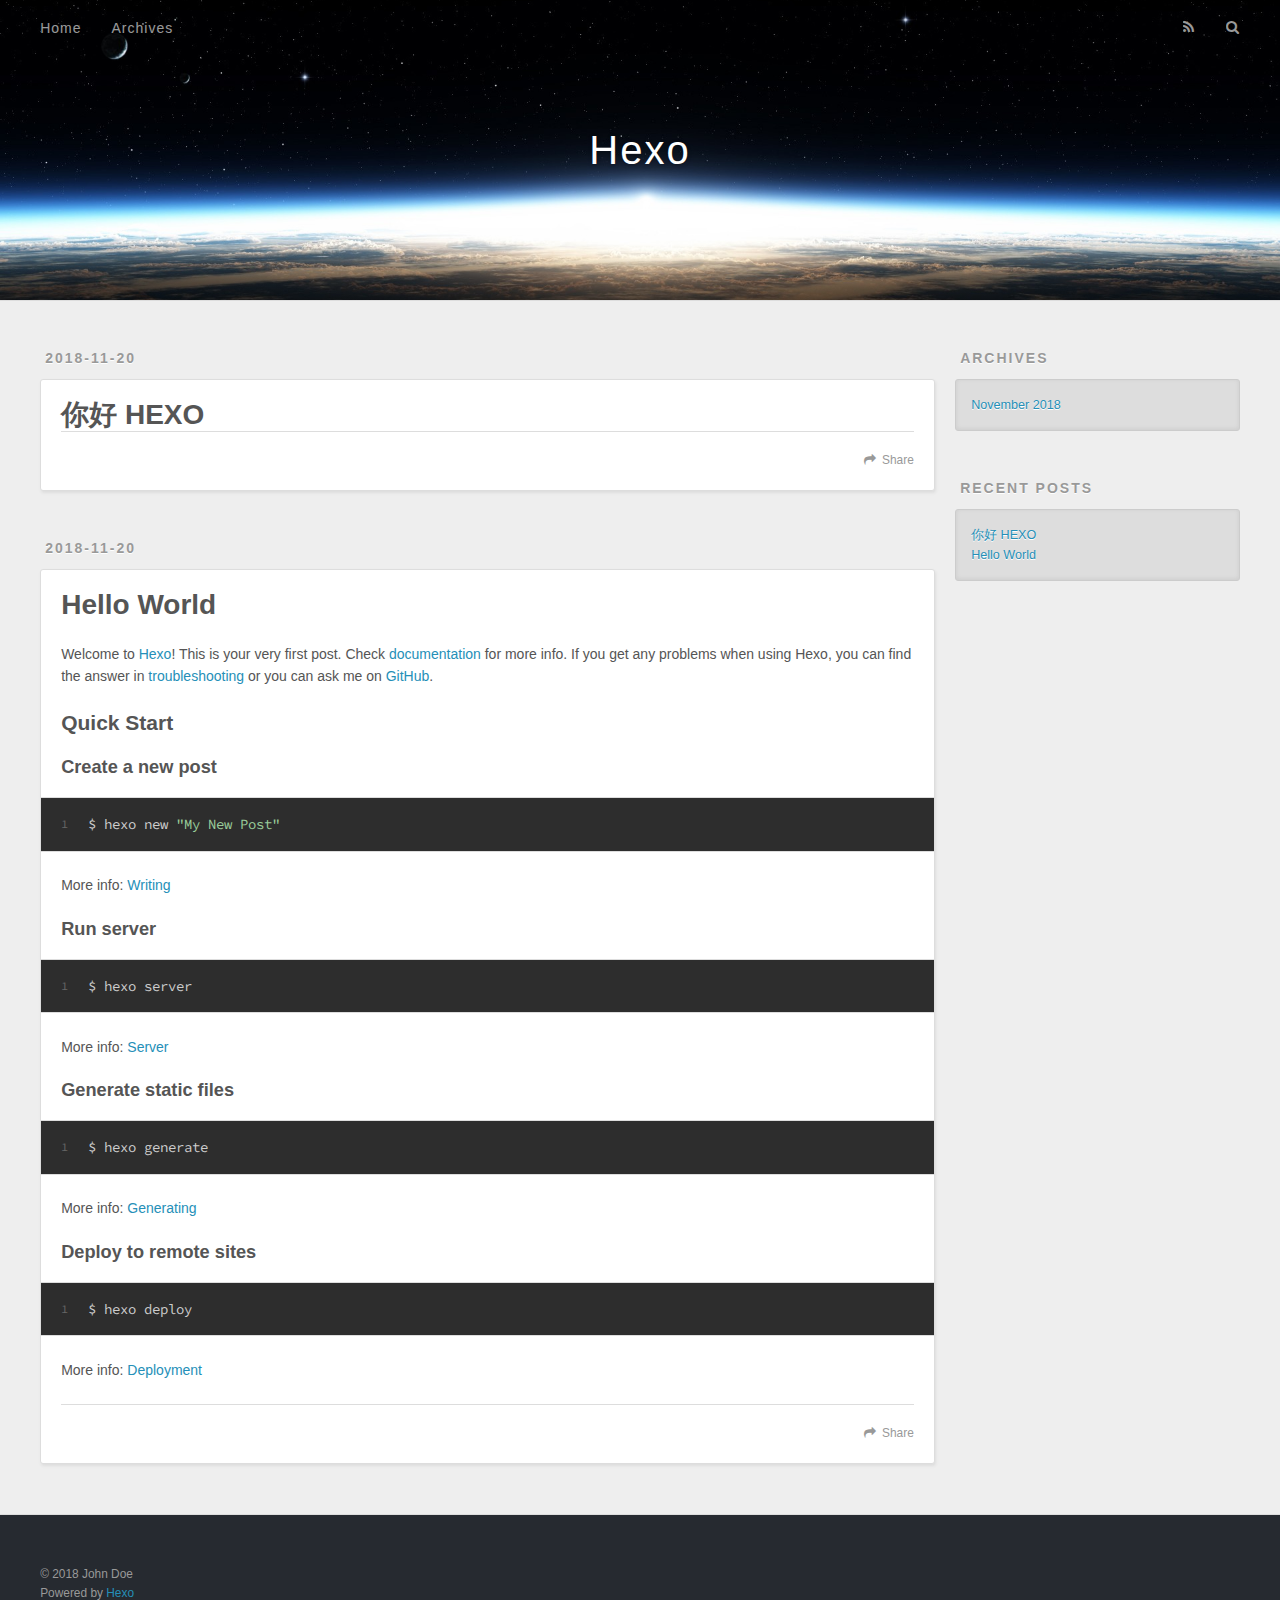
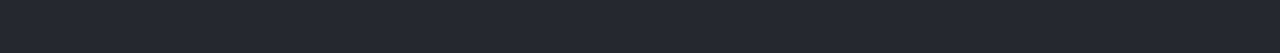
==== index.html @ 81e7db40 "Site updated: 2018-11-20 20:12:32" ====
<!DOCTYPE html>
<html>
<head><meta name="generator" content="Hexo 3.8.0">
  <meta charset="utf-8">
  

  
  <title>Hexo</title>
  <meta name="viewport" content="width=device-width, initial-scale=1, maximum-scale=1">
  <meta property="og:type" content="website">
<meta property="og:title" content="Hexo">
<meta property="og:url" content="http://yoursite.com/index.html">
<meta property="og:site_name" content="Hexo">
<meta property="og:locale" content="default">
<meta name="twitter:card" content="summary">
<meta name="twitter:title" content="Hexo">
  
    <link rel="alternate" href="/atom.xml" title="Hexo" type="application/atom+xml">
  
  
    <link rel="icon" href="/favicon.png">
  
  
    <link href="//fonts.googleapis.com/css?family=Source+Code+Pro" rel="stylesheet" type="text/css">
  
  <link rel="stylesheet" href="/css/style.css">
</head>
</html>
<body>
  <div id="container">
    <div id="wrap">
      <header id="header">
  <div id="banner"></div>
  <div id="header-outer" class="outer">
    <div id="header-title" class="inner">
      <h1 id="logo-wrap">
        <a href="/" id="logo">Hexo</a>
      </h1>
      
    </div>
    <div id="header-inner" class="inner">
      <nav id="main-nav">
        <a id="main-nav-toggle" class="nav-icon"></a>
        
          <a class="main-nav-link" href="/">Home</a>
        
          <a class="main-nav-link" href="/archives">Archives</a>
        
      </nav>
      <nav id="sub-nav">
        
          <a id="nav-rss-link" class="nav-icon" href="/atom.xml" title="RSS Feed"></a>
        
        <a id="nav-search-btn" class="nav-icon" title="Search"></a>
      </nav>
      <div id="search-form-wrap">
        <form action="//google.com/search" method="get" accept-charset="UTF-8" class="search-form"><input type="search" name="q" class="search-form-input" placeholder="Search"><button type="submit" class="search-form-submit">&#xF002;</button><input type="hidden" name="sitesearch" value="http://yoursite.com"></form>
      </div>
    </div>
  </div>
</header>
      <div class="outer">
        <section id="main">
  
    <article id="post-你好-HEXO" class="article article-type-post" itemscope="" itemprop="blogPost">
  <div class="article-meta">
    <a href="/2018/11/20/你好-HEXO/" class="article-date">
  <time datetime="2018-11-20T11:56:56.000Z" itemprop="datePublished">2018-11-20</time>
</a>
    
  </div>
  <div class="article-inner">
    
    
      <header class="article-header">
        
  
    <h1 itemprop="name">
      <a class="article-title" href="/2018/11/20/你好-HEXO/">你好 HEXO</a>
    </h1>
  

      </header>
    
    <div class="article-entry" itemprop="articleBody">
      
        
      
    </div>
    <footer class="article-footer">
      <a data-url="http://yoursite.com/2018/11/20/你好-HEXO/" data-id="cjopoyqsq0000nkgi3krufxee" class="article-share-link">Share</a>
      
      
    </footer>
  </div>
  
</article>


  
    <article id="post-hello-world" class="article article-type-post" itemscope="" itemprop="blogPost">
  <div class="article-meta">
    <a href="/2018/11/20/hello-world/" class="article-date">
  <time datetime="2018-11-20T10:36:31.587Z" itemprop="datePublished">2018-11-20</time>
</a>
    
  </div>
  <div class="article-inner">
    
    
      <header class="article-header">
        
  
    <h1 itemprop="name">
      <a class="article-title" href="/2018/11/20/hello-world/">Hello World</a>
    </h1>
  

      </header>
    
    <div class="article-entry" itemprop="articleBody">
      
        <p>Welcome to <a href="https://hexo.io/" target="_blank" rel="noopener">Hexo</a>! This is your very first post. Check <a href="https://hexo.io/docs/" target="_blank" rel="noopener">documentation</a> for more info. If you get any problems when using Hexo, you can find the answer in <a href="https://hexo.io/docs/troubleshooting.html" target="_blank" rel="noopener">troubleshooting</a> or you can ask me on <a href="https://github.com/hexojs/hexo/issues" target="_blank" rel="noopener">GitHub</a>.</p>
<h2 id="Quick-Start"><a href="#Quick-Start" class="headerlink" title="Quick Start"></a>Quick Start</h2><h3 id="Create-a-new-post"><a href="#Create-a-new-post" class="headerlink" title="Create a new post"></a>Create a new post</h3><figure class="highlight bash"><table><tr><td class="gutter"><pre><span class="line">1</span><br></pre></td><td class="code"><pre><span class="line">$ hexo new <span class="string">"My New Post"</span></span><br></pre></td></tr></table></figure>
<p>More info: <a href="https://hexo.io/docs/writing.html" target="_blank" rel="noopener">Writing</a></p>
<h3 id="Run-server"><a href="#Run-server" class="headerlink" title="Run server"></a>Run server</h3><figure class="highlight bash"><table><tr><td class="gutter"><pre><span class="line">1</span><br></pre></td><td class="code"><pre><span class="line">$ hexo server</span><br></pre></td></tr></table></figure>
<p>More info: <a href="https://hexo.io/docs/server.html" target="_blank" rel="noopener">Server</a></p>
<h3 id="Generate-static-files"><a href="#Generate-static-files" class="headerlink" title="Generate static files"></a>Generate static files</h3><figure class="highlight bash"><table><tr><td class="gutter"><pre><span class="line">1</span><br></pre></td><td class="code"><pre><span class="line">$ hexo generate</span><br></pre></td></tr></table></figure>
<p>More info: <a href="https://hexo.io/docs/generating.html" target="_blank" rel="noopener">Generating</a></p>
<h3 id="Deploy-to-remote-sites"><a href="#Deploy-to-remote-sites" class="headerlink" title="Deploy to remote sites"></a>Deploy to remote sites</h3><figure class="highlight bash"><table><tr><td class="gutter"><pre><span class="line">1</span><br></pre></td><td class="code"><pre><span class="line">$ hexo deploy</span><br></pre></td></tr></table></figure>
<p>More info: <a href="https://hexo.io/docs/deployment.html" target="_blank" rel="noopener">Deployment</a></p>

      
    </div>
    <footer class="article-footer">
      <a data-url="http://yoursite.com/2018/11/20/hello-world/" data-id="cjopoyqsv0001nkgihw29qwcy" class="article-share-link">Share</a>
      
      
    </footer>
  </div>
  
</article>


  


</section>
        
          <aside id="sidebar">
  
    

  
    

  
    
  
    
  <div class="widget-wrap">
    <h3 class="widget-title">Archives</h3>
    <div class="widget">
      <ul class="archive-list"><li class="archive-list-item"><a class="archive-list-link" href="/archives/2018/11/">November 2018</a></li></ul>
    </div>
  </div>


  
    
  <div class="widget-wrap">
    <h3 class="widget-title">Recent Posts</h3>
    <div class="widget">
      <ul>
        
          <li>
            <a href="/2018/11/20/你好-HEXO/">你好 HEXO</a>
          </li>
        
          <li>
            <a href="/2018/11/20/hello-world/">Hello World</a>
          </li>
        
      </ul>
    </div>
  </div>

  
</aside>
        
      </div>
      <footer id="footer">
  
  <div class="outer">
    <div id="footer-info" class="inner">
      &copy; 2018 John Doe<br>
      Powered by <a href="http://hexo.io/" target="_blank">Hexo</a>
    </div>
  </div>
</footer>
    </div>
    <nav id="mobile-nav">
  
    <a href="/" class="mobile-nav-link">Home</a>
  
    <a href="/archives" class="mobile-nav-link">Archives</a>
  
</nav>
    

<script src="//ajax.googleapis.com/ajax/libs/jquery/2.0.3/jquery.min.js"></script>


  <link rel="stylesheet" href="/fancybox/jquery.fancybox.css">
  <script src="/fancybox/jquery.fancybox.pack.js"></script>


<script src="/js/script.js"></script>



  </div>
</body>
</html>
---- css/style.css ----
body {
  width: 100%;
}
body:before,
body:after {
  content: "";
  display: table;
}
body:after {
  clear: both;
}
html,
body,
div,
span,
applet,
object,
iframe,
h1,
h2,
h3,
h4,
h5,
h6,
p,
blockquote,
pre,
a,
abbr,
acronym,
address,
big,
cite,
code,
del,
dfn,
em,
img,
ins,
kbd,
q,
s,
samp,
small,
strike,
strong,
sub,
sup,
tt,
var,
dl,
dt,
dd,
ol,
ul,
li,
fieldset,
form,
label,
legend,
table,
caption,
tbody,
tfoot,
thead,
tr,
th,
td {
  margin: 0;
  padding: 0;
  border: 0;
  outline: 0;
  font-weight: inherit;
  font-style: inherit;
  font-family: inherit;
  font-size: 100%;
  vertical-align: baseline;
}
body {
  line-height: 1;
  color: #000;
  background: #fff;
}
ol,
ul {
  list-style: none;
}
table {
  border-collapse: separate;
  border-spacing: 0;
  vertical-align: middle;
}
caption,
th,
td {
  text-align: left;
  font-weight: normal;
  vertical-align: middle;
}
a img {
  border: none;
}
input,
button {
  margin: 0;
  padding: 0;
}
input::-moz-focus-inner,
button::-moz-focus-inner {
  border: 0;
  padding: 0;
}
@font-face {
  font-family: FontAwesome;
  font-style: normal;
  font-weight: normal;
  src: url("fonts/fontawesome-webfont.eot?v=#4.0.3");
  src: url("fonts/fontawesome-webfont.eot?#iefix&v=#4.0.3") format("embedded-opentype"), url("fonts/fontawesome-webfont.woff?v=#4.0.3") format("woff"), url("fonts/fontawesome-webfont.ttf?v=#4.0.3") format("truetype"), url("fonts/fontawesome-webfont.svg#fontawesomeregular?v=#4.0.3") format("svg");
}
html,
body,
#container {
  height: 100%;
}
body {
  background: #eee;
  font: 14px -apple-system, BlinkMacSystemFont, "Segoe UI", "Roboto", "Oxygen", "Ubuntu", "Cantarell", "Fira Sans", "Droid Sans", "Helvetica Neue", sans-serif;
  -webkit-text-size-adjust: 100%;
}
.outer {
  max-width: 1220px;
  margin: 0 auto;
  padding: 0 20px;
}
.outer:before,
.outer:after {
  content: "";
  display: table;
}
.outer:after {
  clear: both;
}
.inner {
  display: inline;
  float: left;
  width: 98.33333333333333%;
  margin: 0 0.833333333333333%;
}
.left,
.alignleft {
  float: left;
}
.right,
.alignright {
  float: right;
}
.clear {
  clear: both;
}
#container {
  position: relative;
}
.mobile-nav-on {
  overflow: hidden;
}
#wrap {
  height: 100%;
  width: 100%;
  position: absolute;
  top: 0;
  left: 0;
  -webkit-transition: 0.2s ease-out;
  -moz-transition: 0.2s ease-out;
  -ms-transition: 0.2s ease-out;
  transition: 0.2s ease-out;
  z-index: 1;
  background: #eee;
}
.mobile-nav-on #wrap {
  left: 280px;
}
@media screen and (min-width: 768px) {
  #main {
    display: inline;
    float: left;
    width: 73.33333333333333%;
    margin: 0 0.833333333333333%;
  }
}
.article-date,
.article-category-link,
.archive-year,
.widget-title {
  text-decoration: none;
  text-transform: uppercase;
  letter-spacing: 2px;
  color: #999;
  margin-bottom: 1em;
  margin-left: 5px;
  line-height: 1em;
  text-shadow: 0 1px #fff;
  font-weight: bold;
}
.article-inner,
.archive-article-inner {
  background: #fff;
  -webkit-box-shadow: 1px 2px 3px #ddd;
  box-shadow: 1px 2px 3px #ddd;
  border: 1px solid #ddd;
  border-radius: 3px;
}
.article-entry h1,
.widget h1 {
  font-size: 2em;
}
.article-entry h2,
.widget h2 {
  font-size: 1.5em;
}
.article-entry h3,
.widget h3 {
  font-size: 1.3em;
}
.article-entry h4,
.widget h4 {
  font-size: 1.2em;
}
.article-entry h5,
.widget h5 {
  font-size: 1em;
}
.article-entry h6,
.widget h6 {
  font-size: 1em;
  color: #999;
}
.article-entry hr,
.widget hr {
  border: 1px dashed #ddd;
}
.article-entry strong,
.widget strong {
  font-weight: bold;
}
.article-entry em,
.widget em,
.article-entry cite,
.widget cite {
  font-style: italic;
}
.article-entry sup,
.widget sup,
.article-entry sub,
.widget sub {
  font-size: 0.75em;
  line-height: 0;
  position: relative;
  vertical-align: baseline;
}
.article-entry sup,
.widget sup {
  top: -0.5em;
}
.article-entry sub,
.widget sub {
  bottom: -0.2em;
}
.article-entry small,
.widget small {
  font-size: 0.85em;
}
.article-entry acronym,
.widget acronym,
.article-entry abbr,
.widget abbr {
  border-bottom: 1px dotted;
}
.article-entry ul,
.widget ul,
.article-entry ol,
.widget ol,
.article-entry dl,
.widget dl {
  margin: 0 20px;
  line-height: 1.6em;
}
.article-entry ul ul,
.widget ul ul,
.article-entry ol ul,
.widget ol ul,
.article-entry ul ol,
.widget ul ol,
.article-entry ol ol,
.widget ol ol {
  margin-top: 0;
  margin-bottom: 0;
}
.article-entry ul,
.widget ul {
  list-style: disc;
}
.article-entry ol,
.widget ol {
  list-style: decimal;
}
.article-entry dt,
.widget dt {
  font-weight: bold;
}
#header {
  height: 300px;
  position: relative;
  border-bottom: 1px solid #ddd;
}
#header:before,
#header:after {
  content: "";
  position: absolute;
  left: 0;
  right: 0;
  height: 40px;
}
#header:before {
  top: 0;
  background: -webkit-linear-gradient(rgba(0,0,0,0.2), transparent);
  background: -moz-linear-gradient(rgba(0,0,0,0.2), transparent);
  background: -ms-linear-gradient(rgba(0,0,0,0.2), transparent);
  background: linear-gradient(rgba(0,0,0,0.2), transparent);
}
#header:after {
  bottom: 0;
  background: -webkit-linear-gradient(transparent, rgba(0,0,0,0.2));
  background: -moz-linear-gradient(transparent, rgba(0,0,0,0.2));
  background: -ms-linear-gradient(transparent, rgba(0,0,0,0.2));
  background: linear-gradient(transparent, rgba(0,0,0,0.2));
}
#header-outer {
  height: 100%;
  position: relative;
}
#header-inner {
  position: relative;
  overflow: hidden;
}
#banner {
  position: absolute;
  top: 0;
  left: 0;
  width: 100%;
  height: 100%;
  background: url("images/banner.jpg") center #000;
  -webkit-background-size: cover;
  -moz-background-size: cover;
  background-size: cover;
  z-index: -1;
}
#header-title {
  text-align: center;
  height: 40px;
  position: absolute;
  top: 50%;
  left: 0;
  margin-top: -20px;
}
#logo,
#subtitle {
  text-decoration: none;
  color: #fff;
  font-weight: 300;
  text-shadow: 0 1px 4px rgba(0,0,0,0.3);
}
#logo {
  font-size: 40px;
  line-height: 40px;
  letter-spacing: 2px;
}
#subtitle {
  font-size: 16px;
  line-height: 16px;
  letter-spacing: 1px;
}
#subtitle-wrap {
  margin-top: 16px;
}
#main-nav {
  float: left;
  margin-left: -15px;
}
.nav-icon,
.main-nav-link {
  float: left;
  color: #fff;
  opacity: 0.6;
  text-decoration: none;
  text-shadow: 0 1px rgba(0,0,0,0.2);
  -webkit-transition: opacity 0.2s;
  -moz-transition: opacity 0.2s;
  -ms-transition: opacity 0.2s;
  transition: opacity 0.2s;
  display: block;
  padding: 20px 15px;
}
.nav-icon:hover,
.main-nav-link:hover {
  opacity: 1;
}
.nav-icon {
  font-family: FontAwesome;
  text-align: center;
  font-size: 14px;
  width: 14px;
  height: 14px;
  padding: 20px 15px;
  position: relative;
  cursor: pointer;
}
.main-nav-link {
  font-weight: 300;
  letter-spacing: 1px;
}
@media screen and (max-width: 479px) {
  .main-nav-link {
    display: none;
  }
}
#main-nav-toggle {
  display: none;
}
#main-nav-toggle:before {
  content: "\f0c9";
}
@media screen and (max-width: 479px) {
  #main-nav-toggle {
    display: block;
  }
}
#sub-nav {
  float: right;
  margin-right: -15px;
}
#nav-rss-link:before {
  content: "\f09e";
}
#nav-search-btn:before {
  content: "\f002";
}
#search-form-wrap {
  position: absolute;
  top: 15px;
  width: 150px;
  height: 30px;
  right: -150px;
  opacity: 0;
  -webkit-transition: 0.2s ease-out;
  -moz-transition: 0.2s ease-out;
  -ms-transition: 0.2s ease-out;
  transition: 0.2s ease-out;
}
#search-form-wrap.on {
  opacity: 1;
  right: 0;
}
@media screen and (max-width: 479px) {
  #search-form-wrap {
    width: 100%;
    right: -100%;
  }
}
.search-form {
  position: absolute;
  top: 0;
  left: 0;
  right: 0;
  background: #fff;
  padding: 5px 15px;
  border-radius: 15px;
  -webkit-box-shadow: 0 0 10px rgba(0,0,0,0.3);
  box-shadow: 0 0 10px rgba(0,0,0,0.3);
}
.search-form-input {
  border: none;
  background: none;
  color: #555;
  width: 100%;
  font: 13px -apple-system, BlinkMacSystemFont, "Segoe UI", "Roboto", "Oxygen", "Ubuntu", "Cantarell", "Fira Sans", "Droid Sans", "Helvetica Neue", sans-serif;
  outline: none;
}
.search-form-input::-webkit-search-results-decoration,
.search-form-input::-webkit-search-cancel-button {
  -webkit-appearance: none;
}
.search-form-submit {
  position: absolute;
  top: 50%;
  right: 10px;
  margin-top: -7px;
  font: 13px FontAwesome;
  border: none;
  background: none;
  color: #bbb;
  cursor: pointer;
}
.search-form-submit:hover,
.search-form-submit:focus {
  color: #777;
}
.article {
  margin: 50px 0;
}
.article-inner {
  overflow: hidden;
}
.article-meta:before,
.article-meta:after {
  content: "";
  display: table;
}
.article-meta:after {
  clear: both;
}
.article-date {
  float: left;
}
.article-category {
  float: left;
  line-height: 1em;
  color: #ccc;
  text-shadow: 0 1px #fff;
  margin-left: 8px;
}
.article-category:before {
  content: "\2022";
}
.article-category-link {
  margin: 0 12px 1em;
}
.article-header {
  padding: 20px 20px 0;
}
.article-title {
  text-decoration: none;
  font-size: 2em;
  font-weight: bold;
  color: #555;
  line-height: 1.1em;
  -webkit-transition: color 0.2s;
  -moz-transition: color 0.2s;
  -ms-transition: color 0.2s;
  transition: color 0.2s;
}
a.article-title:hover {
  color: #258fb8;
}
.article-entry {
  color: #555;
  padding: 0 20px;
}
.article-entry:before,
.article-entry:after {
  content: "";
  display: table;
}
.article-entry:after {
  clear: both;
}
.article-entry p,
.article-entry table {
  line-height: 1.6em;
  margin: 1.6em 0;
}
.article-entry h1,
.article-entry h2,
.article-entry h3,
.article-entry h4,
.article-entry h5,
.article-entry h6 {
  font-weight: bold;
}
.article-entry h1,
.article-entry h2,
.article-entry h3,
.article-entry h4,
.article-entry h5,
.article-entry h6 {
  line-height: 1.1em;
  margin: 1.1em 0;
}
.article-entry a {
  color: #258fb8;
  text-decoration: none;
}
.article-entry a:hover {
  text-decoration: underline;
}
.article-entry ul,
.article-entry ol,
.article-entry dl {
  margin-top: 1.6em;
  margin-bottom: 1.6em;
}
.article-entry img,
.article-entry video {
  max-width: 100%;
  height: auto;
  display: block;
  margin: auto;
}
.article-entry iframe {
  border: none;
}
.article-entry table {
  width: 100%;
  border-collapse: collapse;
  border-spacing: 0;
}
.article-entry th {
  font-weight: bold;
  border-bottom: 3px solid #ddd;
  padding-bottom: 0.5em;
}
.article-entry td {
  border-bottom: 1px solid #ddd;
  padding: 10px 0;
}
.article-entry blockquote {
  font-family: Georgia, "Times New Roman", serif;
  font-size: 1.4em;
  margin: 1.6em 20px;
  text-align: center;
}
.article-entry blockquote footer {
  font-size: 14px;
  margin: 1.6em 0;
  font-family: -apple-system, BlinkMacSystemFont, "Segoe UI", "Roboto", "Oxygen", "Ubuntu", "Cantarell", "Fira Sans", "Droid Sans", "Helvetica Neue", sans-serif;
}
.article-entry blockquote footer cite:before {
  content: "—";
  padding: 0 0.5em;
}
.article-entry .pullquote {
  text-align: left;
  width: 45%;
  margin: 0;
}
.article-entry .pullquote.left {
  margin-left: 0.5em;
  margin-right: 1em;
}
.article-entry .pullquote.right {
  margin-right: 0.5em;
  margin-left: 1em;
}
.article-entry .caption {
  color: #999;
  display: block;
  font-size: 0.9em;
  margin-top: 0.5em;
  position: relative;
  text-align: center;
}
.article-entry .video-container {
  position: relative;
  padding-top: 56.25%;
  height: 0;
  overflow: hidden;
}
.article-entry .video-container iframe,
.article-entry .video-container object,
.article-entry .video-container embed {
  position: absolute;
  top: 0;
  left: 0;
  width: 100%;
  height: 100%;
  margin-top: 0;
}
.article-more-link a {
  display: inline-block;
  line-height: 1em;
  padding: 6px 15px;
  border-radius: 15px;
  background: #eee;
  color: #999;
  text-shadow: 0 1px #fff;
  text-decoration: none;
}
.article-more-link a:hover {
  background: #258fb8;
  color: #fff;
  text-decoration: none;
  text-shadow: 0 1px #1e7293;
}
.article-footer {
  font-size: 0.85em;
  line-height: 1.6em;
  border-top: 1px solid #ddd;
  padding-top: 1.6em;
  margin: 0 20px 20px;
}
.article-footer:before,
.article-footer:after {
  content: "";
  display: table;
}
.article-footer:after {
  clear: both;
}
.article-footer a {
  color: #999;
  text-decoration: none;
}
.article-footer a:hover {
  color: #555;
}
.article-tag-list-item {
  float: left;
  margin-right: 10px;
}
.article-tag-list-link:before {
  content: "#";
}
.article-comment-link {
  float: right;
}
.article-comment-link:before {
  content: "\f075";
  font-family: FontAwesome;
  padding-right: 8px;
}
.article-share-link {
  cursor: pointer;
  float: right;
  margin-left: 20px;
}
.article-share-link:before {
  content: "\f064";
  font-family: FontAwesome;
  padding-right: 6px;
}
#article-nav {
  position: relative;
}
#article-nav:before,
#article-nav:after {
  content: "";
  display: table;
}
#article-nav:after {
  clear: both;
}
@media screen and (min-width: 768px) {
  #article-nav {
    margin: 50px 0;
  }
  #article-nav:before {
    width: 8px;
    height: 8px;
    position: absolute;
    top: 50%;
    left: 50%;
    margin-top: -4px;
    margin-left: -4px;
    content: "";
    border-radius: 50%;
    background: #ddd;
    -webkit-box-shadow: 0 1px 2px #fff;
    box-shadow: 0 1px 2px #fff;
  }
}
.article-nav-link-wrap {
  text-decoration: none;
  text-shadow: 0 1px #fff;
  color: #999;
  -webkit-box-sizing: border-box;
  -moz-box-sizing: border-box;
  box-sizing: border-box;
  margin-top: 50px;
  text-align: center;
  display: block;
}
.article-nav-link-wrap:hover {
  color: #555;
}
@media screen and (min-width: 768px) {
  .article-nav-link-wrap {
    width: 50%;
    margin-top: 0;
  }
}
@media screen and (min-width: 768px) {
  #article-nav-newer {
    float: left;
    text-align: right;
    padding-right: 20px;
  }
}
@media screen and (min-width: 768px) {
  #article-nav-older {
    float: right;
    text-align: left;
    padding-left: 20px;
  }
}
.article-nav-caption {
  text-transform: uppercase;
  letter-spacing: 2px;
  color: #ddd;
  line-height: 1em;
  font-weight: bold;
}
#article-nav-newer .article-nav-caption {
  margin-right: -2px;
}
.article-nav-title {
  font-size: 0.85em;
  line-height: 1.6em;
  margin-top: 0.5em;
}
.article-share-box {
  position: absolute;
  display: none;
  background: #fff;
  -webkit-box-shadow: 1px 2px 10px rgba(0,0,0,0.2);
  box-shadow: 1px 2px 10px rgba(0,0,0,0.2);
  border-radius: 3px;
  margin-left: -145px;
  overflow: hidden;
  z-index: 1;
}
.article-share-box.on {
  display: block;
}
.article-share-input {
  width: 100%;
  background: none;
  -webkit-box-sizing: border-box;
  -moz-box-sizing: border-box;
  box-sizing: border-box;
  font: 14px -apple-system, BlinkMacSystemFont, "Segoe UI", "Roboto", "Oxygen", "Ubuntu", "Cantarell", "Fira Sans", "Droid Sans", "Helvetica Neue", sans-serif;
  padding: 0 15px;
  color: #555;
  outline: none;
  border: 1px solid #ddd;
  border-radius: 3px 3px 0 0;
  height: 36px;
  line-height: 36px;
}
.article-share-links {
  background: #eee;
}
.article-share-links:before,
.article-share-links:after {
  content: "";
  display: table;
}
.article-share-links:after {
  clear: both;
}
.article-share-twitter,
.article-share-facebook,
.article-share-pinterest,
.article-share-google {
  width: 50px;
  height: 36px;
  display: block;
  float: left;
  position: relative;
  color: #999;
  text-shadow: 0 1px #fff;
}
.article-share-twitter:before,
.article-share-facebook:before,
.article-share-pinterest:before,
.article-share-google:before {
  font-size: 20px;
  font-family: FontAwesome;
  width: 20px;
  height: 20px;
  position: absolute;
  top: 50%;
  left: 50%;
  margin-top: -10px;
  margin-left: -10px;
  text-align: center;
}
.article-share-twitter:hover,
.article-share-facebook:hover,
.article-share-pinterest:hover,
.article-share-google:hover {
  color: #fff;
}
.article-share-twitter:before {
  content: "\f099";
}
.article-share-twitter:hover {
  background: #00aced;
  text-shadow: 0 1px #008abe;
}
.article-share-facebook:before {
  content: "\f09a";
}
.article-share-facebook:hover {
  background: #3b5998;
  text-shadow: 0 1px #2f477a;
}
.article-share-pinterest:before {
  content: "\f0d2";
}
.article-share-pinterest:hover {
  background: #cb2027;
  text-shadow: 0 1px #a21a1f;
}
.article-share-google:before {
  content: "\f0d5";
}
.article-share-google:hover {
  background: #dd4b39;
  text-shadow: 0 1px #be3221;
}
.article-gallery {
  background: #000;
  position: relative;
}
.article-gallery-photos {
  position: relative;
  overflow: hidden;
}
.article-gallery-img {
  display: none;
  max-width: 100%;
}
.article-gallery-img:first-child {
  display: block;
}
.article-gallery-img.loaded {
  position: absolute;
  display: block;
}
.article-gallery-img img {
  display: block;
  max-width: 100%;
  margin: 0 auto;
}
#comments {
  background: #fff;
  -webkit-box-shadow: 1px 2px 3px #ddd;
  box-shadow: 1px 2px 3px #ddd;
  padding: 20px;
  border: 1px solid #ddd;
  border-radius: 3px;
  margin: 50px 0;
}
#comments a {
  color: #258fb8;
}
.archives-wrap {
  margin: 50px 0;
}
.archives:before,
.archives:after {
  content: "";
  display: table;
}
.archives:after {
  clear: both;
}
.archive-year-wrap {
  margin-bottom: 1em;
}
.archives {
  -webkit-column-gap: 10px;
  -moz-column-gap: 10px;
  column-gap: 10px;
}
@media screen and (min-width: 480px) and (max-width: 767px) {
  .archives {
    -webkit-column-count: 2;
    -moz-column-count: 2;
    column-count: 2;
  }
}
@media screen and (min-width: 768px) {
  .archives {
    -webkit-column-count: 3;
    -moz-column-count: 3;
    column-count: 3;
  }
}
.archive-article {
  -webkit-column-break-inside: avoid;
  page-break-inside: avoid;
  overflow: hidden;
  break-inside: avoid-column;
}
.archive-article-inner {
  padding: 10px;
  margin-bottom: 15px;
}
.archive-article-title {
  text-decoration: none;
  font-weight: bold;
  color: #555;
  -webkit-transition: color 0.2s;
  -moz-transition: color 0.2s;
  -ms-transition: color 0.2s;
  transition: color 0.2s;
  line-height: 1.6em;
}
.archive-article-title:hover {
  color: #258fb8;
}
.archive-article-footer {
  margin-top: 1em;
}
.archive-article-date {
  color: #999;
  text-decoration: none;
  font-size: 0.85em;
  line-height: 1em;
  margin-bottom: 0.5em;
  display: block;
}
#page-nav {
  margin: 50px auto;
  background: #fff;
  -webkit-box-shadow: 1px 2px 3px #ddd;
  box-shadow: 1px 2px 3px #ddd;
  border: 1px solid #ddd;
  border-radius: 3px;
  text-align: center;
  color: #999;
  overflow: hidden;
}
#page-nav:before,
#page-nav:after {
  content: "";
  display: table;
}
#page-nav:after {
  clear: both;
}
#page-nav a,
#page-nav span {
  padding: 10px 20px;
  line-height: 1;
  height: 2ex;
}
#page-nav a {
  color: #999;
  text-decoration: none;
}
#page-nav a:hover {
  background: #999;
  color: #fff;
}
#page-nav .prev {
  float: left;
}
#page-nav .next {
  float: right;
}
#page-nav .page-number {
  display: inline-block;
}
@media screen and (max-width: 479px) {
  #page-nav .page-number {
    display: none;
  }
}
#page-nav .current {
  color: #555;
  font-weight: bold;
}
#page-nav .space {
  color: #ddd;
}
#footer {
  background: #262a30;
  padding: 50px 0;
  border-top: 1px solid #ddd;
  color: #999;
}
#footer a {
  color: #258fb8;
  text-decoration: none;
}
#footer a:hover {
  text-decoration: underline;
}
#footer-info {
  line-height: 1.6em;
  font-size: 0.85em;
}
.article-entry pre,
.article-entry .highlight {
  background: #2d2d2d;
  margin: 0 -20px;
  padding: 15px 20px;
  border-style: solid;
  border-color: #ddd;
  border-width: 1px 0;
  overflow: auto;
  color: #ccc;
  line-height: 22.400000000000002px;
}
.article-entry .highlight .gutter pre,
.article-entry .gist .gist-file .gist-data .line-numbers {
  color: #666;
  font-size: 0.85em;
}
.article-entry pre,
.article-entry code {
  font-family: "Source Code Pro", Consolas, Monaco, Menlo, Consolas, monospace;
}
.article-entry code {
  background: #eee;
  text-shadow: 0 1px #fff;
  padding: 0 0.3em;
}
.article-entry pre code {
  background: none;
  text-shadow: none;
  padding: 0;
}
.article-entry .highlight pre {
  border: none;
  margin: 0;
  padding: 0;
}
.article-entry .highlight table {
  margin: 0;
  width: auto;
}
.article-entry .highlight td {
  border: none;
  padding: 0;
}
.article-entry .highlight figcaption {
  font-size: 0.85em;
  color: #999;
  line-height: 1em;
  margin-bottom: 1em;
}
.article-entry .highlight figcaption:before,
.article-entry .highlight figcaption:after {
  content: "";
  display: table;
}
.article-entry .highlight figcaption:after {
  clear: both;
}
.article-entry .highlight figcaption a {
  float: right;
}
.article-entry .highlight .gutter pre {
  text-align: right;
  padding-right: 20px;
}
.article-entry .highlight .line {
  height: 22.400000000000002px;
}
.article-entry .highlight .line.marked {
  background: #515151;
}
.article-entry .gist {
  margin: 0 -20px;
  border-style: solid;
  border-color: #ddd;
  border-width: 1px 0;
  background: #2d2d2d;
  padding: 15px 20px 15px 0;
}
.article-entry .gist .gist-file {
  border: none;
  font-family: "Source Code Pro", Consolas, Monaco, Menlo, Consolas, monospace;
  margin: 0;
}
.article-entry .gist .gist-file .gist-data {
  background: none;
  border: none;
}
.article-entry .gist .gist-file .gist-data .line-numbers {
  background: none;
  border: none;
  padding: 0 20px 0 0;
}
.article-entry .gist .gist-file .gist-data .line-data {
  padding: 0 !important;
}
.article-entry .gist .gist-file .highlight {
  margin: 0;
  padding: 0;
  border: none;
}
.article-entry .gist .gist-file .gist-meta {
  background: #2d2d2d;
  color: #999;
  font: 0.85em -apple-system, BlinkMacSystemFont, "Segoe UI", "Roboto", "Oxygen", "Ubuntu", "Cantarell", "Fira Sans", "Droid Sans", "Helvetica Neue", sans-serif;
  text-shadow: 0 0;
  padding: 0;
  margin-top: 1em;
  margin-left: 20px;
}
.article-entry .gist .gist-file .gist-meta a {
  color: #258fb8;
  font-weight: normal;
}
.article-entry .gist .gist-file .gist-meta a:hover {
  text-decoration: underline;
}
pre .comment,
pre .title {
  color: #999;
}
pre .variable,
pre .attribute,
pre .tag,
pre .regexp,
pre .ruby .constant,
pre .xml .tag .title,
pre .xml .pi,
pre .xml .doctype,
pre .html .doctype,
pre .css .id,
pre .css .class,
pre .css .pseudo {
  color: #f2777a;
}
pre .number,
pre .preprocessor,
pre .built_in,
pre .literal,
pre .params,
pre .constant {
  color: #f99157;
}
pre .class,
pre .ruby .class .title,
pre .css .rules .attribute {
  color: #9c9;
}
pre .string,
pre .value,
pre .inheritance,
pre .header,
pre .ruby .symbol,
pre .xml .cdata {
  color: #9c9;
}
pre .css .hexcolor {
  color: #6cc;
}
pre .function,
pre .python .decorator,
pre .python .title,
pre .ruby .function .title,
pre .ruby .title .keyword,
pre .perl .sub,
pre .javascript .title,
pre .coffeescript .title {
  color: #69c;
}
pre .keyword,
pre .javascript .function {
  color: #c9c;
}
@media screen and (max-width: 479px) {
  #mobile-nav {
    position: absolute;
    top: 0;
    left: 0;
    width: 280px;
    height: 100%;
    background: #191919;
    border-right: 1px solid #fff;
  }
}
@media screen and (max-width: 479px) {
  .mobile-nav-link {
    display: block;
    color: #999;
    text-decoration: none;
    padding: 15px 20px;
    font-weight: bold;
  }
  .mobile-nav-link:hover {
    color: #fff;
  }
}
@media screen and (min-width: 768px) {
  #sidebar {
    display: inline;
    float: left;
    width: 23.333333333333332%;
    margin: 0 0.833333333333333%;
  }
}
.widget-wrap {
  margin: 50px 0;
}
.widget {
  color: #777;
  text-shadow: 0 1px #fff;
  background: #ddd;
  -webkit-box-shadow: 0 -1px 4px #ccc inset;
  box-shadow: 0 -1px 4px #ccc inset;
  border: 1px solid #ccc;
  padding: 15px;
  border-radius: 3px;
}
.widget a {
  color: #258fb8;
  text-decoration: none;
}
.widget a:hover {
  text-decoration: underline;
}
.widget ul ul,
.widget ol ul,
.widget dl ul,
.widget ul ol,
.widget ol ol,
.widget dl ol,
.widget ul dl,
.widget ol dl,
.widget dl dl {
  margin-left: 15px;
  list-style: disc;
}
.widget {
  line-height: 1.6em;
  word-wrap: break-word;
  font-size: 0.9em;
}
.widget ul,
.widget ol {
  list-style: none;
  margin: 0;
}
.widget ul ul,
.widget ol ul,
.widget ul ol,
.widget ol ol {
  margin: 0 20px;
}
.widget ul ul,
.widget ol ul {
  list-style: disc;
}
.widget ul ol,
.widget ol ol {
  list-style: decimal;
}
.category-list-count,
.tag-list-count,
.archive-list-count {
  padding-left: 5px;
  color: #999;
  font-size: 0.85em;
}
.category-list-count:before,
.tag-list-count:before,
.archive-list-count:before {
  content: "(";
}
.category-list-count:after,
.tag-list-count:after,
.archive-list-count:after {
  content: ")";
}
.tagcloud a {
  margin-right: 5px;
  display: inline-block;
}
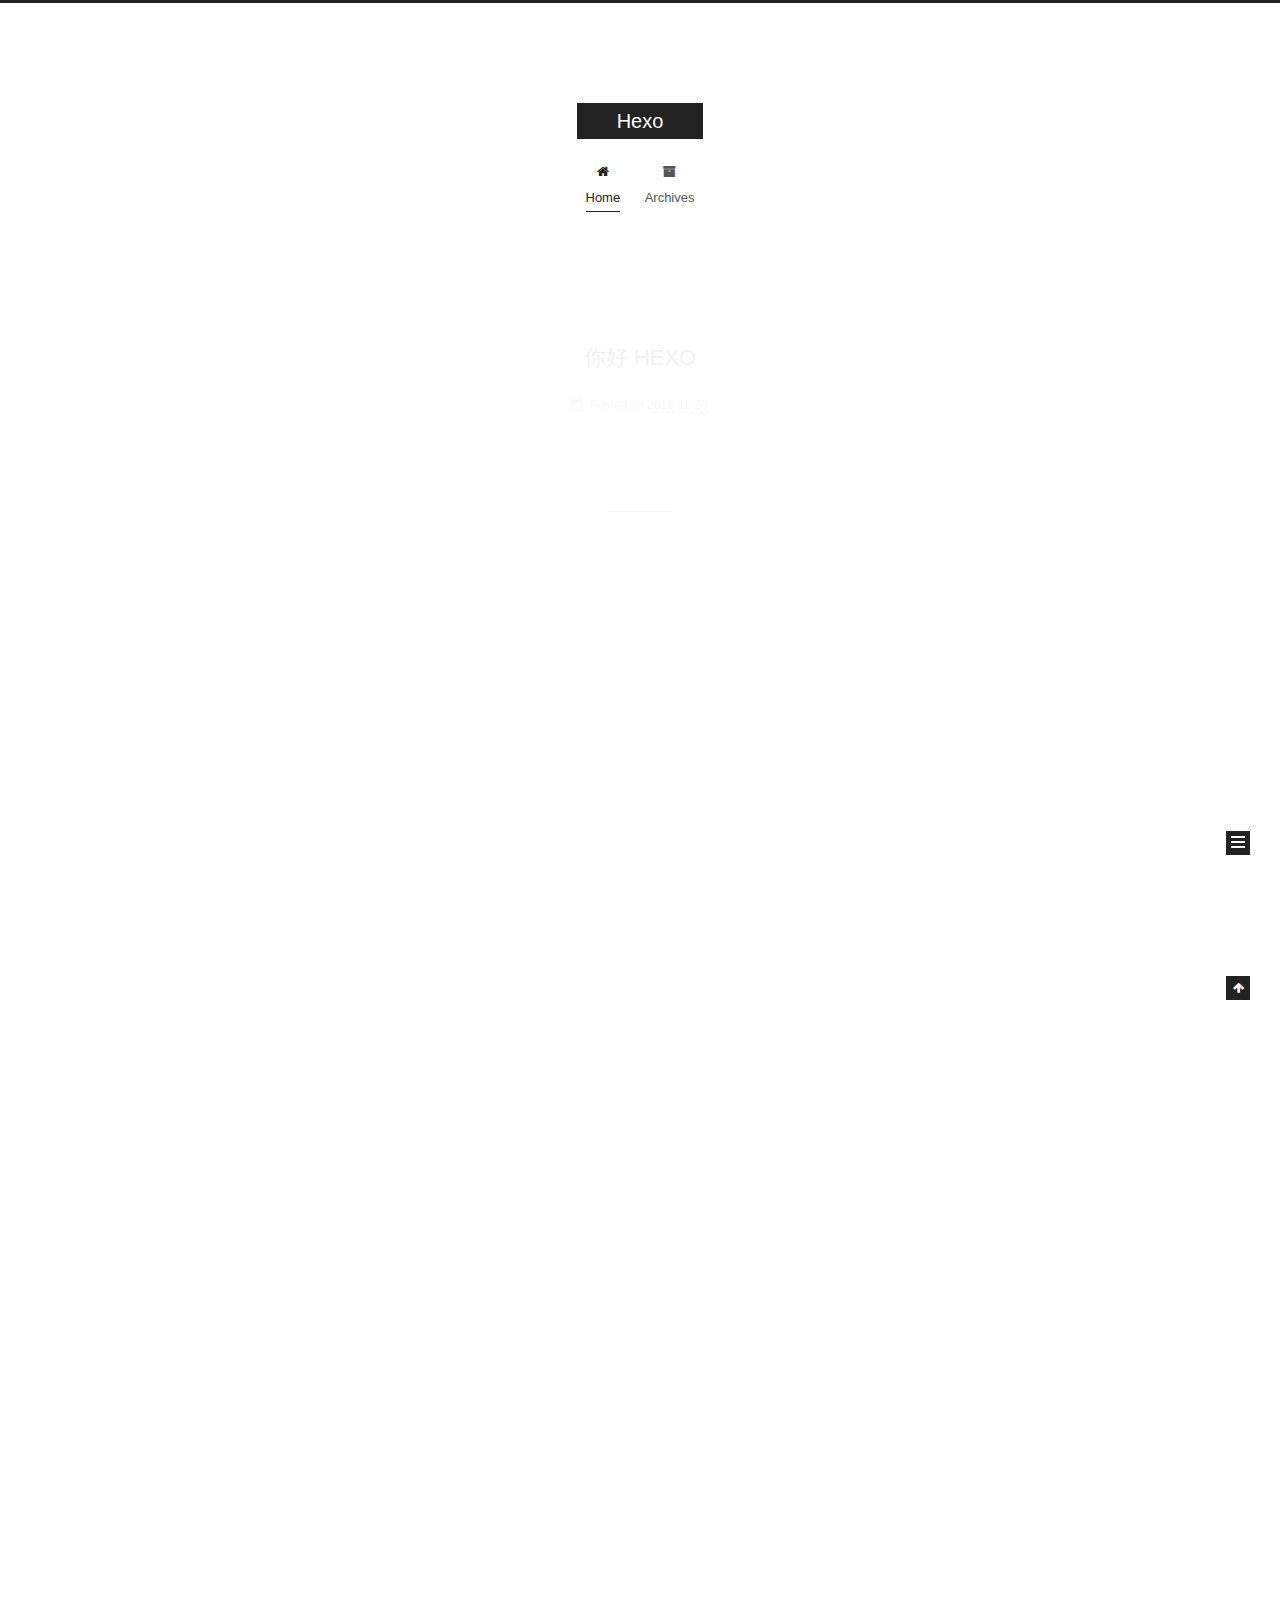
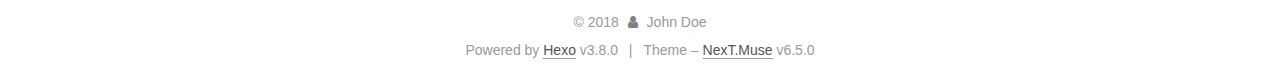
==== commit a7c10d02: "Site updated: 2018-11-20 21:57:32" ====
--- a/index.html
+++ b/index.html
@@ -1,12 +1,113 @@
 <!DOCTYPE html>
-<html>
+
+
+
+
+
+
+
+
+
+
+
+
+  
+
+
+<html class="theme-next muse use-motion" lang="">
 <head><meta name="generator" content="Hexo 3.8.0">
-  <meta charset="utf-8">
-  
-
-  
-  <title>Hexo</title>
-  <meta name="viewport" content="width=device-width, initial-scale=1, maximum-scale=1">
+  <meta charset="UTF-8">
+<meta http-equiv="X-UA-Compatible" content="IE=edge">
+<meta name="viewport" content="width=device-width, initial-scale=1, maximum-scale=2">
+<meta name="theme-color" content="#222">
+
+
+
+
+
+
+
+
+
+
+
+
+<meta http-equiv="Cache-Control" content="no-transform">
+<meta http-equiv="Cache-Control" content="no-siteapp">
+
+
+
+
+
+
+
+
+
+
+
+
+
+
+
+
+
+
+
+
+
+
+<link href="/lib/font-awesome/css/font-awesome.min.css?v=4.6.2" rel="stylesheet" type="text/css">
+
+<link href="/css/main.css?v=6.5.0" rel="stylesheet" type="text/css">
+
+
+  <link rel="apple-touch-icon" sizes="180x180" href="/images/apple-touch-icon-next.png?v=6.5.0">
+
+
+  <link rel="icon" type="image/png" sizes="32x32" href="/images/favicon-32x32-next.png?v=6.5.0">
+
+
+  <link rel="icon" type="image/png" sizes="16x16" href="/images/favicon-16x16-next.png?v=6.5.0">
+
+
+  <link rel="mask-icon" href="/images/logo.svg?v=6.5.0" color="#222">
+
+
+
+
+
+
+
+
+
+<script type="text/javascript" id="hexo.configurations">
+  var NexT = window.NexT || {};
+  var CONFIG = {
+    root: '/',
+    scheme: 'Muse',
+    version: '6.5.0',
+    sidebar: {"position":"left","display":"post","offset":12,"b2t":false,"scrollpercent":false,"onmobile":false},
+    fancybox: false,
+    fastclick: false,
+    lazyload: false,
+    tabs: true,
+    motion: {"enable":true,"async":false,"transition":{"post_block":"fadeIn","post_header":"slideDownIn","post_body":"slideDownIn","coll_header":"slideLeftIn","sidebar":"slideUpIn"}},
+    algolia: {
+      applicationID: '',
+      apiKey: '',
+      indexName: '',
+      hits: {"per_page":10},
+      labels: {"input_placeholder":"Search for Posts","hits_empty":"We didn't find any results for the search: ${query}","hits_stats":"${hits} results found in ${time} ms"}
+    }
+  };
+</script>
+
+
+  
+
+
+
+
   <meta property="og:type" content="website">
 <meta property="og:title" content="Hexo">
 <meta property="og:url" content="http://yoursite.com/index.html">
@@ -14,113 +115,407 @@
 <meta property="og:locale" content="default">
 <meta name="twitter:card" content="summary">
 <meta name="twitter:title" content="Hexo">
-  
-    <link rel="alternate" href="/atom.xml" title="Hexo" type="application/atom+xml">
-  
-  
-    <link rel="icon" href="/favicon.png">
-  
-  
-    <link href="//fonts.googleapis.com/css?family=Source+Code+Pro" rel="stylesheet" type="text/css">
-  
-  <link rel="stylesheet" href="/css/style.css">
+
+
+
+
+
+
+  <link rel="canonical" href="http://yoursite.com/">
+
+
+
+<script type="text/javascript" id="page.configurations">
+  CONFIG.page = {
+    sidebar: "",
+  };
+</script>
+
+  <title>Hexo</title>
+  
+
+
+
+
+
+
+
+
+
+
+
+  <noscript>
+  <style type="text/css">
+    .use-motion .motion-element,
+    .use-motion .brand,
+    .use-motion .menu-item,
+    .sidebar-inner,
+    .use-motion .post-block,
+    .use-motion .pagination,
+    .use-motion .comments,
+    .use-motion .post-header,
+    .use-motion .post-body,
+    .use-motion .collection-title { opacity: initial; }
+
+    .use-motion .logo,
+    .use-motion .site-title,
+    .use-motion .site-subtitle {
+      opacity: initial;
+      top: initial;
+    }
+
+    .use-motion {
+      .logo-line-before i { left: initial; }
+      .logo-line-after i { right: initial; }
+    }
+  </style>
+</noscript>
+
 </head>
-</html>
-<body>
-  <div id="container">
-    <div id="wrap">
-      <header id="header">
-  <div id="banner"></div>
-  <div id="header-outer" class="outer">
-    <div id="header-title" class="inner">
-      <h1 id="logo-wrap">
-        <a href="/" id="logo">Hexo</a>
-      </h1>
-      
+
+<body itemscope="" itemtype="http://schema.org/WebPage" lang="default">
+
+  
+  
+    
+  
+
+  <div class="container sidebar-position-left 
+  page-home">
+    <div class="headband"></div>
+
+    <header id="header" class="header" itemscope="" itemtype="http://schema.org/WPHeader">
+      <div class="header-inner"><div class="site-brand-wrapper">
+  <div class="site-meta ">
+    
+
+    <div class="custom-logo-site-title">
+      <a href="/" class="brand" rel="start">
+        <span class="logo-line-before"><i></i></span>
+        <span class="site-title">Hexo</span>
+        <span class="logo-line-after"><i></i></span>
+      </a>
     </div>
-    <div id="header-inner" class="inner">
-      <nav id="main-nav">
-        <a id="main-nav-toggle" class="nav-icon"></a>
-        
-          <a class="main-nav-link" href="/">Home</a>
-        
-          <a class="main-nav-link" href="/archives">Archives</a>
-        
-      </nav>
-      <nav id="sub-nav">
-        
-          <a id="nav-rss-link" class="nav-icon" href="/atom.xml" title="RSS Feed"></a>
-        
-        <a id="nav-search-btn" class="nav-icon" title="Search"></a>
-      </nav>
-      <div id="search-form-wrap">
-        <form action="//google.com/search" method="get" accept-charset="UTF-8" class="search-form"><input type="search" name="q" class="search-form-input" placeholder="Search"><button type="submit" class="search-form-submit">&#xF002;</button><input type="hidden" name="sitesearch" value="http://yoursite.com"></form>
-      </div>
+    
+  </div>
+
+  <div class="site-nav-toggle">
+    <button aria-label="Toggle navigation bar">
+      <span class="btn-bar"></span>
+      <span class="btn-bar"></span>
+      <span class="btn-bar"></span>
+    </button>
+  </div>
+</div>
+
+
+
+<nav class="site-nav">
+  
+    <ul id="menu" class="menu">
+      
+        
+        
+        
+          
+          <li class="menu-item menu-item-home menu-item-active">
+
+    
+    
+    
+      
+    
+
+    
+
+    <a href="/" rel="section"><i class="menu-item-icon fa fa-fw fa-home"></i> <br>Home</a>
+
+  </li>
+        
+        
+        
+          
+          <li class="menu-item menu-item-archives">
+
+    
+    
+    
+      
+    
+
+    
+
+    <a href="/archives/" rel="section"><i class="menu-item-icon fa fa-fw fa-archive"></i> <br>Archives</a>
+
+  </li>
+
+      
+      
+    </ul>
+  
+
+  
+    
+
+  
+
+  
+</nav>
+
+
+
+  
+
+
+
+</div>
+    </header>
+
+    
+
+
+    <main id="main" class="main">
+      <div class="main-inner">
+        <div class="content-wrap">
+          
+          <div id="content" class="content">
+            
+  <section id="posts" class="posts-expand">
+    
+      
+
+  
+
+  
+  
+  
+
+  
+
+  <article class="post post-type-normal" itemscope="" itemtype="http://schema.org/Article">
+  
+  
+  
+  <div class="post-block">
+    <link itemprop="mainEntityOfPage" href="http://yoursite.com/2018/11/20/你好-HEXO/">
+
+    <span hidden itemprop="author" itemscope="" itemtype="http://schema.org/Person">
+      <meta itemprop="name" content="John Doe">
+      <meta itemprop="description" content="">
+      <meta itemprop="image" content="/images/avatar.gif">
+    </span>
+
+    <span hidden itemprop="publisher" itemscope="" itemtype="http://schema.org/Organization">
+      <meta itemprop="name" content="Hexo">
+    </span>
+
+    
+      <header class="post-header">
+
+        
+        
+          <h1 class="post-title" itemprop="name headline">
+                
+                
+                <a href="/2018/11/20/你好-HEXO/" class="post-title-link" itemprop="http://yoursite.com/index.html">你好 HEXO</a>
+              
+            
+          </h1>
+        
+
+        <div class="post-meta">
+          <span class="post-time">
+
+            
+            
+            
+
+            
+              <span class="post-meta-item-icon">
+                <i class="fa fa-calendar-o"></i>
+              </span>
+              
+                <span class="post-meta-item-text">Posted on</span>
+              
+
+              
+                
+              
+
+              <time title="Created: 2018-11-20 19:56:56" itemprop="dateCreated datePublished" datetime="2018-11-20T19:56:56+08:00">2018-11-20</time>
+            
+
+            
+          </span>
+
+          
+
+          
+            
+          
+
+          
+          
+
+          
+
+          
+
+          
+
+        </div>
+      </header>
+    
+
+    
+    
+    
+    <div class="post-body" itemprop="articleBody">
+
+      
+      
+
+      
+        
+          
+            
+          
+        
+      
     </div>
-  </div>
-</header>
-      <div class="outer">
-        <section id="main">
-  
-    <article id="post-你好-HEXO" class="article article-type-post" itemscope="" itemprop="blogPost">
-  <div class="article-meta">
-    <a href="/2018/11/20/你好-HEXO/" class="article-date">
-  <time datetime="2018-11-20T11:56:56.000Z" itemprop="datePublished">2018-11-20</time>
-</a>
-    
-  </div>
-  <div class="article-inner">
-    
-    
-      <header class="article-header">
-        
-  
-    <h1 itemprop="name">
-      <a class="article-title" href="/2018/11/20/你好-HEXO/">你好 HEXO</a>
-    </h1>
-  
-
-      </header>
-    
-    <div class="article-entry" itemprop="articleBody">
-      
-        
-      
-    </div>
-    <footer class="article-footer">
-      <a data-url="http://yoursite.com/2018/11/20/你好-HEXO/" data-id="cjopoyqsq0000nkgi3krufxee" class="article-share-link">Share</a>
-      
+
+    
+
+    
+    
+    
+
+    
+
+    
+       
+    
+    
+
+    
+
+    <footer class="post-footer">
+      
+
+      
+
+      
+
+      
+      
+        <div class="post-eof"></div>
       
     </footer>
   </div>
   
-</article>
-
-
-  
-    <article id="post-hello-world" class="article article-type-post" itemscope="" itemprop="blogPost">
-  <div class="article-meta">
-    <a href="/2018/11/20/hello-world/" class="article-date">
-  <time datetime="2018-11-20T10:36:31.587Z" itemprop="datePublished">2018-11-20</time>
-</a>
-    
-  </div>
-  <div class="article-inner">
-    
-    
-      <header class="article-header">
-        
-  
-    <h1 itemprop="name">
-      <a class="article-title" href="/2018/11/20/hello-world/">Hello World</a>
-    </h1>
-  
-
+  
+  
+  </article>
+
+
+    
+      
+
+  
+
+  
+  
+  
+
+  
+
+  <article class="post post-type-normal" itemscope="" itemtype="http://schema.org/Article">
+  
+  
+  
+  <div class="post-block">
+    <link itemprop="mainEntityOfPage" href="http://yoursite.com/2018/11/20/hello-world/">
+
+    <span hidden itemprop="author" itemscope="" itemtype="http://schema.org/Person">
+      <meta itemprop="name" content="John Doe">
+      <meta itemprop="description" content="">
+      <meta itemprop="image" content="/images/avatar.gif">
+    </span>
+
+    <span hidden itemprop="publisher" itemscope="" itemtype="http://schema.org/Organization">
+      <meta itemprop="name" content="Hexo">
+    </span>
+
+    
+      <header class="post-header">
+
+        
+        
+          <h1 class="post-title" itemprop="name headline">
+                
+                
+                <a href="/2018/11/20/hello-world/" class="post-title-link" itemprop="http://yoursite.com/index.html">Hello World</a>
+              
+            
+          </h1>
+        
+
+        <div class="post-meta">
+          <span class="post-time">
+
+            
+            
+            
+
+            
+              <span class="post-meta-item-icon">
+                <i class="fa fa-calendar-o"></i>
+              </span>
+              
+                <span class="post-meta-item-text">Posted on</span>
+              
+
+              
+                
+              
+
+              <time title="Created: 2018-11-20 18:36:31" itemprop="dateCreated datePublished" datetime="2018-11-20T18:36:31+08:00">2018-11-20</time>
+            
+
+            
+          </span>
+
+          
+
+          
+            
+          
+
+          
+          
+
+          
+
+          
+
+          
+
+        </div>
       </header>
     
-    <div class="article-entry" itemprop="articleBody">
-      
-        <p>Welcome to <a href="https://hexo.io/" target="_blank" rel="noopener">Hexo</a>! This is your very first post. Check <a href="https://hexo.io/docs/" target="_blank" rel="noopener">documentation</a> for more info. If you get any problems when using Hexo, you can find the answer in <a href="https://hexo.io/docs/troubleshooting.html" target="_blank" rel="noopener">troubleshooting</a> or you can ask me on <a href="https://github.com/hexojs/hexo/issues" target="_blank" rel="noopener">GitHub</a>.</p>
+
+    
+    
+    
+    <div class="post-body" itemprop="articleBody">
+
+      
+      
+
+      
+        
+          
+            <p>Welcome to <a href="https://hexo.io/" target="_blank" rel="noopener">Hexo</a>! This is your very first post. Check <a href="https://hexo.io/docs/" target="_blank" rel="noopener">documentation</a> for more info. If you get any problems when using Hexo, you can find the answer in <a href="https://hexo.io/docs/troubleshooting.html" target="_blank" rel="noopener">troubleshooting</a> or you can ask me on <a href="https://github.com/hexojs/hexo/issues" target="_blank" rel="noopener">GitHub</a>.</p>
 <h2 id="Quick-Start"><a href="#Quick-Start" class="headerlink" title="Quick Start"></a>Quick Start</h2><h3 id="Create-a-new-post"><a href="#Create-a-new-post" class="headerlink" title="Create a new post"></a>Create a new post</h3><figure class="highlight bash"><table><tr><td class="gutter"><pre><span class="line">1</span><br></pre></td><td class="code"><pre><span class="line">$ hexo new <span class="string">"My New Post"</span></span><br></pre></td></tr></table></figure>
 <p>More info: <a href="https://hexo.io/docs/writing.html" target="_blank" rel="noopener">Writing</a></p>
 <h3 id="Run-server"><a href="#Run-server" class="headerlink" title="Run server"></a>Run server</h3><figure class="highlight bash"><table><tr><td class="gutter"><pre><span class="line">1</span><br></pre></td><td class="code"><pre><span class="line">$ hexo server</span><br></pre></td></tr></table></figure>
@@ -130,95 +525,299 @@
 <h3 id="Deploy-to-remote-sites"><a href="#Deploy-to-remote-sites" class="headerlink" title="Deploy to remote sites"></a>Deploy to remote sites</h3><figure class="highlight bash"><table><tr><td class="gutter"><pre><span class="line">1</span><br></pre></td><td class="code"><pre><span class="line">$ hexo deploy</span><br></pre></td></tr></table></figure>
 <p>More info: <a href="https://hexo.io/docs/deployment.html" target="_blank" rel="noopener">Deployment</a></p>
 
+          
+        
       
     </div>
-    <footer class="article-footer">
-      <a data-url="http://yoursite.com/2018/11/20/hello-world/" data-id="cjopoyqsv0001nkgihw29qwcy" class="article-share-link">Share</a>
-      
+
+    
+
+    
+    
+    
+
+    
+
+    
+       
+    
+    
+
+    
+
+    <footer class="post-footer">
+      
+
+      
+
+      
+
+      
+      
+        <div class="post-eof"></div>
       
     </footer>
   </div>
   
-</article>
-
-
-  
-
-
-</section>
-        
-          <aside id="sidebar">
-  
-    
-
-  
-    
-
-  
-    
-  
-    
-  <div class="widget-wrap">
-    <h3 class="widget-title">Archives</h3>
-    <div class="widget">
-      <ul class="archive-list"><li class="archive-list-item"><a class="archive-list-link" href="/archives/2018/11/">November 2018</a></li></ul>
+  
+  
+  </article>
+
+
+    
+  </section>
+
+  
+
+
+          </div>
+          
+
+        </div>
+        
+          
+  
+  <div class="sidebar-toggle">
+    <div class="sidebar-toggle-line-wrap">
+      <span class="sidebar-toggle-line sidebar-toggle-line-first"></span>
+      <span class="sidebar-toggle-line sidebar-toggle-line-middle"></span>
+      <span class="sidebar-toggle-line sidebar-toggle-line-last"></span>
     </div>
   </div>
 
-
-  
-    
-  <div class="widget-wrap">
-    <h3 class="widget-title">Recent Posts</h3>
-    <div class="widget">
-      <ul>
-        
-          <li>
-            <a href="/2018/11/20/你好-HEXO/">你好 HEXO</a>
-          </li>
-        
-          <li>
-            <a href="/2018/11/20/hello-world/">Hello World</a>
-          </li>
-        
-      </ul>
+  <aside id="sidebar" class="sidebar">
+    
+    <div class="sidebar-inner">
+
+      
+
+      
+
+      <section class="site-overview-wrap sidebar-panel sidebar-panel-active">
+        <div class="site-overview">
+          <div class="site-author motion-element" itemprop="author" itemscope="" itemtype="http://schema.org/Person">
+            
+              <p class="site-author-name" itemprop="name">John Doe</p>
+              <p class="site-description motion-element" itemprop="description"></p>
+          </div>
+
+          
+            <nav class="site-state motion-element">
+              
+                <div class="site-state-item site-state-posts">
+                
+                  <a href="/archives/">
+                
+                    <span class="site-state-item-count">2</span>
+                    <span class="site-state-item-name">posts</span>
+                  </a>
+                </div>
+              
+
+              
+
+              
+            </nav>
+          
+
+          
+
+          
+
+          
+
+          
+          
+
+          
+            
+          
+          
+
+        </div>
+      </section>
+
+      
+
+      
+
     </div>
+  </aside>
+
+
+        
+      </div>
+    </main>
+
+    <footer id="footer" class="footer">
+      <div class="footer-inner">
+        <div class="copyright">&copy; <span itemprop="copyrightYear">2018</span>
+  <span class="with-love" id="animate">
+    <i class="fa fa-user"></i>
+  </span>
+  <span class="author" itemprop="copyrightHolder">John Doe</span>
+
+  
+
+  
+</div>
+
+
+  <div class="powered-by">Powered by <a href="https://hexo.io" class="theme-link" rel="noopener" target="_blank">Hexo</a> v3.8.0</div>
+
+
+
+  <span class="post-meta-divider">|</span>
+
+
+
+  <div class="theme-info">Theme – <a href="https://theme-next.org" class="theme-link" rel="noopener" target="_blank">NexT.Muse</a> v6.5.0</div>
+
+
+
+
+        
+
+
+
+
+
+
+
+
+        
+      </div>
+    </footer>
+
+    
+      <div class="back-to-top">
+        <i class="fa fa-arrow-up"></i>
+        
+      </div>
+    
+
+    
+	
+    
+
+    
   </div>
 
   
-</aside>
-        
-      </div>
-      <footer id="footer">
-  
-  <div class="outer">
-    <div id="footer-info" class="inner">
-      &copy; 2018 John Doe<br>
-      Powered by <a href="http://hexo.io/" target="_blank">Hexo</a>
-    </div>
-  </div>
-</footer>
-    </div>
-    <nav id="mobile-nav">
-  
-    <a href="/" class="mobile-nav-link">Home</a>
-  
-    <a href="/archives" class="mobile-nav-link">Archives</a>
-  
-</nav>
-    
-
-<script src="//ajax.googleapis.com/ajax/libs/jquery/2.0.3/jquery.min.js"></script>
-
-
-  <link rel="stylesheet" href="/fancybox/jquery.fancybox.css">
-  <script src="/fancybox/jquery.fancybox.pack.js"></script>
-
-
-<script src="/js/script.js"></script>
-
-
-
-  </div>
+
+<script type="text/javascript">
+  if (Object.prototype.toString.call(window.Promise) !== '[object Function]') {
+    window.Promise = null;
+  }
+</script>
+
+
+
+
+
+
+
+
+
+
+
+
+
+
+
+
+
+
+
+
+
+
+
+
+
+
+  
+  
+    <script type="text/javascript" src="/lib/jquery/index.js?v=2.1.3"></script>
+  
+
+  
+  
+    <script type="text/javascript" src="/lib/velocity/velocity.min.js?v=1.2.1"></script>
+  
+
+  
+  
+    <script type="text/javascript" src="/lib/velocity/velocity.ui.min.js?v=1.2.1"></script>
+  
+
+
+  
+
+
+  <script type="text/javascript" src="/js/src/utils.js?v=6.5.0"></script>
+
+  <script type="text/javascript" src="/js/src/motion.js?v=6.5.0"></script>
+
+
+
+  
+  
+
+  
+
+  
+
+
+  <script type="text/javascript" src="/js/src/bootstrap.js?v=6.5.0"></script>
+
+
+
+  
+
+
+
+  
+
+
+
+
+
+
+
+
+
+
+  
+
+
+
+
+
+  
+
+  
+
+  
+
+  
+
+  
+
+  
+  
+
+  
+
+  
+
+  
+
+  
+
+  
+
+  
+
 </body>
-</html>+</html>
--- a/css/main.css
+++ b/css/main.css
@@ -0,0 +1,2623 @@
+/* normalize.css v3.0.2 | MIT License | git.io/normalize */
+html {
+  font-family: sans-serif; /* 1 */
+  -ms-text-size-adjust: 100%; /* 2 */
+  -webkit-text-size-adjust: 100%; /* 2 */
+}
+body {
+  margin: 0;
+}
+article,
+aside,
+details,
+figcaption,
+figure,
+footer,
+header,
+hgroup,
+main,
+menu,
+nav,
+section,
+summary {
+  display: block;
+}
+audio,
+canvas,
+progress,
+video {
+  display: inline-block; /* 1 */
+  vertical-align: baseline; /* 2 */
+}
+audio:not([controls]) {
+  display: none;
+  height: 0;
+}
+[hidden],
+template {
+  display: none;
+}
+a {
+  background-color: transparent;
+}
+a:active,
+a:hover {
+  outline: 0;
+}
+abbr[title] {
+  border-bottom: 1px dotted;
+}
+b,
+strong {
+  font-weight: bold;
+}
+dfn {
+  font-style: italic;
+}
+h1 {
+  font-size: 2em;
+  margin: 0.67em 0;
+}
+mark {
+  background: #ff0;
+  color: #000;
+}
+small {
+  font-size: 80%;
+}
+sub,
+sup {
+  font-size: 75%;
+  line-height: 0;
+  position: relative;
+  vertical-align: baseline;
+}
+sup {
+  top: -0.5em;
+}
+sub {
+  bottom: -0.25em;
+}
+img {
+  border: 0;
+}
+svg:not(:root) {
+  overflow: hidden;
+}
+figure {
+  margin: 1em 40px;
+}
+hr {
+  -moz-box-sizing: content-box;
+  box-sizing: content-box;
+  height: 0;
+}
+pre {
+  overflow: auto;
+}
+code,
+kbd,
+pre,
+samp {
+  font-family: monospace, monospace;
+  font-size: 1em;
+}
+button,
+input,
+optgroup,
+select,
+textarea {
+  color: inherit; /* 1 */
+  font: inherit; /* 2 */
+  margin: 0; /* 3 */
+}
+button {
+  overflow: visible;
+}
+button,
+select {
+  text-transform: none;
+}
+button,
+html input[type="button"],
+input[type="reset"],
+input[type="submit"] {
+  -webkit-appearance: button; /* 2 */
+  cursor: pointer; /* 3 */
+}
+button[disabled],
+html input[disabled] {
+  cursor: default;
+}
+button::-moz-focus-inner,
+input::-moz-focus-inner {
+  border: 0;
+  padding: 0;
+}
+input {
+  line-height: normal;
+}
+input[type="checkbox"],
+input[type="radio"] {
+  box-sizing: border-box; /* 1 */
+  padding: 0; /* 2 */
+}
+input[type="number"]::-webkit-inner-spin-button,
+input[type="number"]::-webkit-outer-spin-button {
+  height: auto;
+}
+input[type="search"] {
+  -webkit-appearance: textfield; /* 1 */
+  -moz-box-sizing: content-box;
+  -webkit-box-sizing: content-box; /* 2 */
+  box-sizing: content-box;
+}
+input[type="search"]::-webkit-search-cancel-button,
+input[type="search"]::-webkit-search-decoration {
+  -webkit-appearance: none;
+}
+fieldset {
+  border: 1px solid #c0c0c0;
+  margin: 0 2px;
+  padding: 0.35em 0.625em 0.75em;
+}
+legend {
+  border: 0; /* 1 */
+  padding: 0; /* 2 */
+}
+textarea {
+  overflow: auto;
+}
+optgroup {
+  font-weight: bold;
+}
+table {
+  border-collapse: collapse;
+  border-spacing: 0;
+}
+td,
+th {
+  padding: 0;
+}
+::selection {
+  background: #262a30;
+  color: #fff;
+}
+body {
+  position: relative;
+  font-family: 'Lato', "PingFang SC", "Microsoft YaHei", sans-serif;
+  font-size: 14px;
+  line-height: 2;
+  color: #555;
+  background: #fff;
+}
+@media (max-width: 767px) {
+  body {
+    padding-right: 0 !important;
+  }
+}
+@media (min-width: 768px) and (max-width: 991px) {
+  body {
+    padding-right: 0 !important;
+  }
+}
+@media (min-width: 1200px) {
+  body {
+    font-size: 16px;
+  }
+}
+h1,
+h2,
+h3,
+h4,
+h5,
+h6 {
+  margin: 0;
+  padding: 0;
+  font-weight: bold;
+  line-height: 1.5;
+  font-family: 'Lato', "PingFang SC", "Microsoft YaHei", sans-serif;
+}
+h1,
+h2,
+h3,
+h4,
+h5,
+h6 {
+  margin: 20px 0 15px;
+}
+h1 {
+  font-size: 22px;
+}
+@media (max-width: 767px) {
+  h1 {
+    font-size: 18px;
+  }
+}
+h2 {
+  font-size: 20px;
+}
+@media (max-width: 767px) {
+  h2 {
+    font-size: 16px;
+  }
+}
+h3 {
+  font-size: 18px;
+}
+@media (max-width: 767px) {
+  h3 {
+    font-size: 14px;
+  }
+}
+h4 {
+  font-size: 16px;
+}
+@media (max-width: 767px) {
+  h4 {
+    font-size: 12px;
+  }
+}
+h5 {
+  font-size: 14px;
+}
+@media (max-width: 767px) {
+  h5 {
+    font-size: 10px;
+  }
+}
+h6 {
+  font-size: 12px;
+}
+@media (max-width: 767px) {
+  h6 {
+    font-size: 8px;
+  }
+}
+p {
+  margin: 0 0 20px 0;
+}
+a,
+span.exturl {
+  overflow-wrap: break-word;
+  word-wrap: break-word;
+  background-color: transparent;
+  color: #555;
+  text-decoration: none;
+  outline: none;
+  border-bottom: 1px solid #999;
+  cursor: pointer;
+}
+a:hover,
+span.exturl:hover {
+  color: #222;
+  border-bottom-color: #222;
+}
+blockquote {
+  margin: 0;
+  padding: 0;
+}
+img {
+  display: block;
+  margin: auto;
+  max-width: 100%;
+  height: auto;
+}
+hr {
+  margin: 40px 0;
+  height: 3px;
+  border: none;
+  background-color: #ddd;
+  background-image: repeating-linear-gradient(-45deg, #fff, #fff 4px, transparent 4px, transparent 8px);
+}
+blockquote {
+  padding: 0 15px;
+  color: #666;
+  border-left: 4px solid #ddd;
+}
+blockquote cite::before {
+  content: "-";
+  padding: 0 5px;
+}
+dt {
+  font-weight: 700;
+}
+dd {
+  margin: 0;
+  padding: 0;
+}
+kbd {
+  border: 1px solid #ccc;
+  border-radius: 0.2em;
+  box-shadow: 0.1em 0.1em 0.2em rgba(0,0,0,0.1);
+  background-color: #f9f9f9;
+  font-family: inherit;
+  background-image: -webkit-linear-gradient(top, #eee, #fff, #eee);
+  padding: 0.1em 0.3em;
+  white-space: nowrap;
+}
+.text-left {
+  text-align: left;
+}
+.text-center {
+  text-align: center;
+}
+.text-right {
+  text-align: right;
+}
+.text-justify {
+  text-align: justify;
+}
+.text-nowrap {
+  white-space: nowrap;
+}
+.text-lowercase {
+  text-transform: lowercase;
+}
+.text-uppercase {
+  text-transform: uppercase;
+}
+.text-capitalize {
+  text-transform: capitalize;
+}
+.center-block {
+  display: block;
+  margin-left: auto;
+  margin-right: auto;
+}
+.clearfix:before,
+.clearfix:after {
+  content: " ";
+  display: table;
+}
+.clearfix:after {
+  clear: both;
+}
+.pullquote {
+  width: 45%;
+}
+.pullquote.left {
+  float: left;
+  margin-left: 5px;
+  margin-right: 10px;
+}
+.pullquote.right {
+  float: right;
+  margin-left: 10px;
+  margin-right: 5px;
+}
+.affix.affix.affix {
+  position: fixed;
+}
+.translation {
+  margin-top: -20px;
+  font-size: 14px;
+  color: #999;
+}
+.scrollbar-measure {
+  width: 100px;
+  height: 100px;
+  overflow: scroll;
+  position: absolute;
+  top: -9999px;
+}
+.use-motion .motion-element {
+  opacity: 0;
+}
+table {
+  margin: 20px 0;
+  width: 100%;
+  border-collapse: collapse;
+  border-spacing: 0;
+  border: 1px solid #ddd;
+  font-size: 14px;
+  word-break: break-all;
+}
+table>tbody>tr:nth-of-type(odd) {
+  background-color: #f9f9f9;
+}
+table>tbody>tr:hover {
+  background-color: #f5f5f5;
+}
+caption,
+th,
+td {
+  padding: 8px;
+  text-align: left;
+  vertical-align: middle;
+  font-weight: normal;
+}
+th,
+td {
+  border-bottom: 3px solid #ddd;
+  border-right: 1px solid #eee;
+}
+th {
+  padding-bottom: 10px;
+  font-weight: 700;
+}
+td {
+  border-bottom-width: 1px;
+}
+html,
+body {
+  height: 100%;
+}
+.container {
+  position: relative;
+  min-height: 100%;
+}
+.header-inner {
+  margin: 0 auto;
+  padding: 100px 0 70px;
+  width: 700px;
+}
+@media (min-width: 1200px) {
+  .container .header-inner {
+    width: 800px;
+  }
+}
+@media (min-width: 1600px) {
+  .container .header-inner {
+    width: 900px;
+  }
+}
+.main {
+  padding-bottom: 150px;
+}
+.main-inner {
+  margin: 0 auto;
+  width: 700px;
+}
+@media (min-width: 1200px) {
+  .container .main-inner {
+    width: 800px;
+  }
+}
+@media (min-width: 1600px) {
+  .container .main-inner {
+    width: 900px;
+  }
+}
+.footer {
+  position: absolute;
+  left: 0;
+  bottom: 0;
+  width: 100%;
+  min-height: 50px;
+}
+.footer-inner {
+  box-sizing: border-box;
+  margin: 20px auto;
+  width: 700px;
+}
+@media (min-width: 1200px) {
+  .container .footer-inner {
+    width: 800px;
+  }
+}
+@media (min-width: 1600px) {
+  .container .footer-inner {
+    width: 900px;
+  }
+}
+pre,
+.highlight {
+  overflow: auto;
+  margin: 20px 0;
+  padding: 0;
+  font-size: 14px;
+  color: #4d4d4c;
+  background: #f7f7f7;
+  line-height: 1.6;
+}
+pre,
+code {
+  font-family: consolas, Menlo, "PingFang SC", "Microsoft YaHei", monospace;
+}
+code {
+  overflow-wrap: break-word;
+  word-wrap: break-word;
+  padding: 2px 4px;
+  color: #555;
+  background: #eee;
+  border-radius: 3px;
+  font-size: 14px;
+}
+pre {
+  padding: 10px;
+}
+pre code {
+  padding: 0;
+  color: #4d4d4c;
+  background: none;
+  text-shadow: none;
+}
+.highlight {
+  border-radius: 1px;
+}
+.highlight pre {
+  border: none;
+  margin: 0;
+  padding: 10px 0;
+}
+.highlight table {
+  margin: 0;
+  width: auto;
+  border: none;
+}
+.highlight td {
+  border: none;
+  padding: 0;
+}
+.highlight figcaption {
+  font-size: 1em;
+  color: #4d4d4c;
+  line-height: 1em;
+  margin-bottom: 1em;
+  margin: 0em;
+  padding: 0.5em;
+  background: #eee;
+  border-bottom: 1px solid #e9e9e9;
+}
+.highlight figcaption:before,
+.highlight figcaption:after {
+  content: " ";
+  display: table;
+}
+.highlight figcaption:after {
+  clear: both;
+}
+.highlight figcaption a {
+  float: right;
+  color: #4d4d4c;
+}
+.highlight figcaption a:hover {
+  border-bottom-color: #4d4d4c;
+}
+.highlight .gutter pre {
+  padding-left: 10px;
+  padding-right: 10px;
+  color: #869194;
+  text-align: right;
+  background-color: #eff2f3;
+}
+.highlight .code pre {
+  width: 100%;
+  padding-left: 10px;
+  padding-right: 10px;
+  background-color: #f7f7f7;
+}
+.highlight .line {
+  height: 20px;
+}
+.gutter {
+  -webkit-user-select: none;
+  -moz-user-select: none;
+  -ms-user-select: none;
+  user-select: none;
+}
+.gist table {
+  width: auto;
+}
+.gist table td {
+  border: none;
+}
+pre .deletion {
+  background: #fdd;
+}
+pre .addition {
+  background: #dfd;
+}
+pre .meta {
+  color: #8959a8;
+}
+pre .comment {
+  color: #8e908c;
+}
+pre .variable,
+pre .attribute,
+pre .tag,
+pre .regexp,
+pre .ruby .constant,
+pre .xml .tag .title,
+pre .xml .pi,
+pre .xml .doctype,
+pre .html .doctype,
+pre .css .id,
+pre .css .class,
+pre .css .pseudo {
+  color: #c82829;
+}
+pre .number,
+pre .preprocessor,
+pre .built_in,
+pre .literal,
+pre .params,
+pre .constant,
+pre .command {
+  color: #f5871f;
+}
+pre .ruby .class .title,
+pre .css .rules .attribute,
+pre .string,
+pre .value,
+pre .inheritance,
+pre .header,
+pre .ruby .symbol,
+pre .xml .cdata,
+pre .special,
+pre .number,
+pre .formula {
+  color: #718c00;
+}
+pre .title,
+pre .css .hexcolor {
+  color: #3e999f;
+}
+pre .function,
+pre .python .decorator,
+pre .python .title,
+pre .ruby .function .title,
+pre .ruby .title .keyword,
+pre .perl .sub,
+pre .javascript .title,
+pre .coffeescript .title {
+  color: #4271ae;
+}
+pre .keyword,
+pre .javascript .function {
+  color: #8959a8;
+}
+.posts-expand .post-body img.full-image {
+  border: none;
+}
+.blockquote-center,
+.page-home .post-type-quote blockquote,
+.page-post-detail .post-type-quote blockquote {
+  position: relative;
+  margin: 40px 0;
+  padding: 0;
+  border-left: none;
+  text-align: center;
+}
+.blockquote-center::before,
+.page-home .post-type-quote blockquote::before,
+.page-post-detail .post-type-quote blockquote::before,
+.blockquote-center::after,
+.page-home .post-type-quote blockquote::after,
+.page-post-detail .post-type-quote blockquote::after {
+  position: absolute;
+  content: ' ';
+  display: block;
+  width: 100%;
+  height: 24px;
+  opacity: 0.2;
+  background-repeat: no-repeat;
+  background-position: 0 -6px;
+  background-size: 22px 22px;
+}
+.blockquote-center::before,
+.page-home .post-type-quote blockquote::before,
+.page-post-detail .post-type-quote blockquote::before {
+  top: -20px;
+  background-image: url("../images/quote-l.svg");
+  border-top: 1px solid #ccc;
+}
+.blockquote-center::after,
+.page-home .post-type-quote blockquote::after,
+.page-post-detail .post-type-quote blockquote::after {
+  bottom: -20px;
+  background-image: url("../images/quote-r.svg");
+  border-bottom: 1px solid #ccc;
+  background-position: 100% 8px;
+}
+.blockquote-center p,
+.page-home .post-type-quote blockquote p,
+.page-post-detail .post-type-quote blockquote p,
+.blockquote-center div,
+.page-home .post-type-quote blockquote div,
+.page-post-detail .post-type-quote blockquote div {
+  text-align: center;
+}
+.post .post-body .group-picture img {
+  box-sizing: border-box;
+  padding: 0 3px;
+  border: none;
+}
+.post .group-picture-row {
+  overflow: hidden;
+  margin-top: 6px;
+}
+.post .group-picture-row:first-child {
+  margin-top: 0;
+}
+.post .group-picture-column {
+  float: left;
+}
+.page-post-detail .post-body .group-picture-column {
+  float: none;
+  margin-top: 10px;
+  width: auto !important;
+}
+.page-post-detail .post-body .group-picture-column img {
+  margin: 0 auto;
+}
+.page-archive .group-picture-container {
+  overflow: hidden;
+}
+.page-archive .group-picture-row {
+  float: left;
+}
+.page-archive .group-picture-row:first-child {
+  margin-top: 6px;
+}
+.page-archive .group-picture-column {
+  max-width: 150px;
+  max-height: 150px;
+}
+.post-body .note {
+  position: relative;
+  padding: 15px;
+  margin-bottom: 20px;
+  border: 1px solid #eee;
+  border-left-width: 5px;
+  border-radius: 3px;
+}
+.post-body .note h2,
+.post-body .note h3,
+.post-body .note h4,
+.post-body .note h5,
+.post-body .note h6 {
+  margin-top: 0;
+  margin-bottom: 0;
+  border-bottom: initial;
+  padding-top: 0 !important;
+}
+.post-body .note p:first-child,
+.post-body .note ul:first-child,
+.post-body .note ol:first-child,
+.post-body .note table:first-child,
+.post-body .note pre:first-child,
+.post-body .note blockquote:first-child {
+  margin-top: 0;
+}
+.post-body .note p:last-child,
+.post-body .note ul:last-child,
+.post-body .note ol:last-child,
+.post-body .note table:last-child,
+.post-body .note pre:last-child,
+.post-body .note blockquote:last-child {
+  margin-bottom: 0;
+}
+.post-body .note.default {
+  border-left-color: #777;
+}
+.post-body .note.default h2,
+.post-body .note.default h3,
+.post-body .note.default h4,
+.post-body .note.default h5,
+.post-body .note.default h6 {
+  color: #777;
+}
+.post-body .note.primary {
+  border-left-color: #6f42c1;
+}
+.post-body .note.primary h2,
+.post-body .note.primary h3,
+.post-body .note.primary h4,
+.post-body .note.primary h5,
+.post-body .note.primary h6 {
+  color: #6f42c1;
+}
+.post-body .note.info {
+  border-left-color: #428bca;
+}
+.post-body .note.info h2,
+.post-body .note.info h3,
+.post-body .note.info h4,
+.post-body .note.info h5,
+.post-body .note.info h6 {
+  color: #428bca;
+}
+.post-body .note.success {
+  border-left-color: #5cb85c;
+}
+.post-body .note.success h2,
+.post-body .note.success h3,
+.post-body .note.success h4,
+.post-body .note.success h5,
+.post-body .note.success h6 {
+  color: #5cb85c;
+}
+.post-body .note.warning {
+  border-left-color: #f0ad4e;
+}
+.post-body .note.warning h2,
+.post-body .note.warning h3,
+.post-body .note.warning h4,
+.post-body .note.warning h5,
+.post-body .note.warning h6 {
+  color: #f0ad4e;
+}
+.post-body .note.danger {
+  border-left-color: #d9534f;
+}
+.post-body .note.danger h2,
+.post-body .note.danger h3,
+.post-body .note.danger h4,
+.post-body .note.danger h5,
+.post-body .note.danger h6 {
+  color: #d9534f;
+}
+.post-body .label {
+  display: inline;
+  padding: 0 2px;
+  white-space: nowrap;
+}
+.post-body .label.default {
+  background-color: #f0f0f0;
+}
+.post-body .label.primary {
+  background-color: #efe6f7;
+}
+.post-body .label.info {
+  background-color: #e5f2f8;
+}
+.post-body .label.success {
+  background-color: #e7f4e9;
+}
+.post-body .label.warning {
+  background-color: #fcf6e1;
+}
+.post-body .label.danger {
+  background-color: #fae8eb;
+}
+.post-body .tabs {
+  position: relative;
+  display: block;
+  margin-bottom: 20px;
+  padding-top: 10px;
+}
+.post-body .tabs ul.nav-tabs {
+  margin: 0;
+  padding: 0;
+  display: flex;
+  margin-bottom: -1px;
+}
+@media (max-width: 413px) {
+  .post-body .tabs ul.nav-tabs {
+    display: block;
+    margin-bottom: 5px;
+  }
+}
+.post-body .tabs ul.nav-tabs li.tab {
+  list-style-type: none !important;
+  margin: 0 0.25em 0 0;
+  border-top: 3px solid transparent;
+  border-left: 1px solid transparent;
+  border-right: 1px solid transparent;
+}
+@media (max-width: 413px) {
+  .post-body .tabs ul.nav-tabs li.tab {
+    margin: initial;
+    border-top: 1px solid transparent;
+    border-left: 3px solid transparent;
+    border-right: 1px solid transparent;
+    border-bottom: 1px solid transparent;
+  }
+}
+.post-body .tabs ul.nav-tabs li.tab a {
+  outline: 0;
+  border-bottom: initial;
+  display: block;
+  line-height: 1.8em;
+  padding: 0.25em 0.75em;
+  transition-duration: 0.2s;
+  transition-timing-function: ease-out;
+  transition-delay: 0s;
+}
+.post-body .tabs ul.nav-tabs li.tab a i {
+  width: 1.285714285714286em;
+}
+.post-body .tabs ul.nav-tabs li.tab.active {
+  border-top: 3px solid #fc6423;
+  border-left: 1px solid #ddd;
+  border-right: 1px solid #ddd;
+  background-color: #fff;
+}
+@media (max-width: 413px) {
+  .post-body .tabs ul.nav-tabs li.tab.active {
+    border-top: 1px solid #ddd;
+    border-left: 3px solid #fc6423;
+    border-right: 1px solid #ddd;
+    border-bottom: 1px solid #ddd;
+  }
+}
+.post-body .tabs ul.nav-tabs li.tab.active a {
+  cursor: default;
+  color: #555;
+}
+.post-body .tabs .tab-content {
+  background-color: #fff;
+}
+.post-body .tabs .tab-content .tab-pane {
+  border: 1px solid #ddd;
+  padding: 20px 20px 0 20px;
+}
+.post-body .tabs .tab-content .tab-pane:not(.active) {
+  display: none !important;
+}
+.post-body .tabs .tab-content .tab-pane.active {
+  display: block !important;
+}
+.btn {
+  display: inline-block;
+  padding: 0 20px;
+  font-size: 14px;
+  color: #fff;
+  background: #222;
+  border: 2px solid #222;
+  text-decoration: none;
+  border-radius: 0;
+  transition-property: background-color;
+  transition-duration: 0.2s;
+  transition-timing-function: ease-in-out;
+  transition-delay: 0s;
+  line-height: 2;
+}
+.btn:hover {
+  border-color: #222;
+  color: #222;
+  background: #fff;
+}
+.btn +.btn {
+  margin: 0 0 8px 8px;
+}
+.btn .fa-fw {
+  width: 1.285714285714286em;
+  text-align: left;
+}
+.btn-bar {
+  display: block;
+  width: 22px;
+  height: 2px;
+  background: #555;
+  border-radius: 1px;
+}
+.btn-bar+.btn-bar {
+  margin-top: 4px;
+}
+.pagination {
+  margin: 120px 0 40px;
+  text-align: center;
+  border-top: 1px solid #eee;
+}
+.page-number-basic,
+.pagination .prev,
+.pagination .next,
+.pagination .page-number,
+.pagination .space {
+  display: inline-block;
+  position: relative;
+  top: -1px;
+  margin: 0 10px;
+  padding: 0 11px;
+}
+@media (max-width: 767px) {
+  .page-number-basic,
+  .pagination .prev,
+  .pagination .next,
+  .pagination .page-number,
+  .pagination .space {
+    margin: 0 5px;
+  }
+}
+.pagination .prev,
+.pagination .next,
+.pagination .page-number {
+  border-bottom: 0;
+  border-top: 1px solid #eee;
+  transition-property: border-color;
+  transition-duration: 0.2s;
+  transition-timing-function: ease-in-out;
+  transition-delay: 0s;
+}
+.pagination .prev:hover,
+.pagination .next:hover,
+.pagination .page-number:hover {
+  border-top-color: #222;
+}
+.pagination .space {
+  padding: 0;
+  margin: 0;
+}
+.pagination .prev {
+  margin-left: 0;
+}
+.pagination .next {
+  margin-right: 0;
+}
+.pagination .page-number.current {
+  color: #fff;
+  background: #ccc;
+  border-top-color: #ccc;
+}
+@media (max-width: 767px) {
+  .pagination {
+    border-top: none;
+  }
+  .pagination .prev,
+  .pagination .next,
+  .pagination .page-number {
+    margin-bottom: 10px;
+    border-top: 0;
+    border-bottom: 1px solid #eee;
+    padding: 0 10px;
+  }
+  .pagination .prev:hover,
+  .pagination .next:hover,
+  .pagination .page-number:hover {
+    border-bottom-color: #222;
+  }
+}
+.comments {
+  margin: 60px 20px 0;
+}
+.tag-cloud {
+  text-align: center;
+}
+.tag-cloud a {
+  display: inline-block;
+  margin: 10px;
+}
+.back-to-top {
+  box-sizing: border-box;
+  position: fixed;
+  bottom: -100px;
+  right: 30px;
+  z-index: 1050;
+  padding: 0 6px;
+  width: 24px;
+  background: #222;
+  font-size: 12px;
+  opacity: 1;
+  color: #fff;
+  cursor: pointer;
+  text-align: center;
+  -webkit-transform: translateZ(0);
+  transition-property: bottom;
+  transition-duration: 0.2s;
+  transition-timing-function: ease-in-out;
+  transition-delay: 0s;
+}
+@media (min-width: 768px) and (max-width: 991px) {
+  .back-to-top {
+    display: none !important;
+  }
+}
+@media (max-width: 767px) {
+  .back-to-top {
+    display: none !important;
+  }
+}
+.back-to-top.back-to-top-on {
+  bottom: 19px;
+}
+.header {
+  background: transparent;
+}
+.header-inner {
+  position: relative;
+}
+.headband {
+  height: 3px;
+  background: #222;
+}
+.site-meta {
+  margin: 0;
+  text-align: center;
+}
+@media (max-width: 767px) {
+  .site-meta {
+    text-align: center;
+  }
+}
+.brand {
+  position: relative;
+  display: inline-block;
+  padding: 0 40px;
+  color: #fff;
+  background: #222;
+  border-bottom: none;
+}
+.brand:hover {
+  color: #fff;
+}
+.logo {
+  display: inline-block;
+  margin-right: 5px;
+  line-height: 36px;
+  vertical-align: top;
+}
+.site-title {
+  display: inline-block;
+  vertical-align: top;
+  line-height: 36px;
+  font-size: 20px;
+  font-weight: normal;
+  font-family: 'Lato', "PingFang SC", "Microsoft YaHei", sans-serif;
+}
+.site-subtitle {
+  margin-top: 10px;
+  font-size: 13px;
+  color: #999;
+}
+.use-motion .brand {
+  opacity: 0;
+}
+.use-motion .logo,
+.use-motion .site-title,
+.use-motion .site-subtitle {
+  opacity: 0;
+  position: relative;
+  top: -10px;
+}
+.site-nav-toggle {
+  display: none;
+  position: absolute;
+  top: 10px;
+  left: 10px;
+}
+@media (max-width: 767px) {
+  .site-nav-toggle {
+    display: block;
+  }
+}
+.site-nav-toggle button {
+  margin-top: 2px;
+  padding: 9px 10px;
+  background: transparent;
+  border: none;
+}
+@media (max-width: 767px) {
+  .site-nav {
+    display: none;
+    margin: 0 -10px;
+    padding: 0 10px;
+    clear: both;
+    border-top: 1px solid #ddd;
+  }
+}
+@media (min-width: 768px) and (max-width: 991px) {
+  .site-nav {
+    display: block !important;
+  }
+}
+@media (min-width: 992px) {
+  .site-nav {
+    display: block !important;
+  }
+}
+.menu {
+  margin-top: 20px;
+  padding-left: 0;
+  text-align: center;
+}
+.menu .menu-item {
+  display: inline-block;
+  margin: 0 10px;
+  list-style: none;
+}
+@media screen and (max-width: 767px) {
+  .menu .menu-item {
+    margin-top: 10px;
+  }
+}
+.menu .menu-item a,
+.menu .menu-item span.exturl {
+  display: block;
+  font-size: 13px;
+  line-height: inherit;
+  border-bottom: 1px solid transparent;
+  transition-property: border-color;
+  transition-duration: 0.2s;
+  transition-timing-function: ease-in-out;
+  transition-delay: 0s;
+}
+.menu .menu-item a:hover,
+.menu .menu-item span.exturl:hover {
+  border-bottom-color: #222;
+}
+.menu .menu-item .fa {
+  margin-right: 5px;
+}
+.use-motion .menu-item {
+  opacity: 0;
+}
+.post-body {
+  overflow-wrap: break-word;
+  word-wrap: break-word;
+  font-family: 'Lato', "PingFang SC", "Microsoft YaHei", sans-serif;
+}
+.post-body .exturl .fa {
+  font-size: 14px;
+  margin-left: 4px;
+}
+.post-body .fancybox img {
+  display: block !important;
+  margin: 0 auto;
+  cursor: pointer;
+  cursor: zoom-in;
+  cursor: -webkit-zoom-in;
+}
+.post-body .image-caption,
+.post-body .figure .caption {
+  margin: -20px auto 15px;
+  text-align: center;
+  font-size: 14px;
+  color: #999;
+  font-weight: bold;
+  line-height: 1;
+}
+.post-sticky-flag {
+  display: inline-block;
+  font-size: 16px;
+  -ms-transform: rotate(30deg);
+  -webkit-transform: rotate(30deg);
+  -moz-transform: rotate(30deg);
+  -ms-transform: rotate(30deg);
+  -o-transform: rotate(30deg);
+  transform: rotate(30deg);
+}
+.use-motion .post-block,
+.use-motion .pagination,
+.use-motion .comments {
+  opacity: 0;
+}
+.use-motion .post-header {
+  opacity: 0;
+}
+.use-motion .post-body {
+  opacity: 0;
+}
+.use-motion .collection-title {
+  opacity: 0;
+}
+.posts-expand {
+  padding-top: 40px;
+}
+@media (max-width: 767px) {
+  .posts-expand {
+    margin: 0 20px;
+  }
+  .post-body pre .gutter pre {
+    padding-right: 10px;
+  }
+  .post-body .highlight {
+    margin-left: 0px;
+    margin-right: 0px;
+    padding: 0;
+  }
+  .post-body .highlight .gutter pre {
+    padding-right: 10px;
+  }
+}
+@media (min-width: 992px) {
+  .posts-expand .post-body {
+    text-align: justify;
+  }
+}
+.posts-expand .post-body h2,
+.posts-expand .post-body h3,
+.posts-expand .post-body h4,
+.posts-expand .post-body h5,
+.posts-expand .post-body h6 {
+  padding-top: 10px;
+}
+.posts-expand .post-body h2 .header-anchor,
+.posts-expand .post-body h3 .header-anchor,
+.posts-expand .post-body h4 .header-anchor,
+.posts-expand .post-body h5 .header-anchor,
+.posts-expand .post-body h6 .header-anchor {
+  float: right;
+  margin-left: 10px;
+  color: #ccc;
+  border-bottom-style: none;
+  visibility: hidden;
+}
+.posts-expand .post-body h2 .header-anchor:hover,
+.posts-expand .post-body h3 .header-anchor:hover,
+.posts-expand .post-body h4 .header-anchor:hover,
+.posts-expand .post-body h5 .header-anchor:hover,
+.posts-expand .post-body h6 .header-anchor:hover {
+  color: inherit;
+}
+.posts-expand .post-body h2:hover .header-anchor,
+.posts-expand .post-body h3:hover .header-anchor,
+.posts-expand .post-body h4:hover .header-anchor,
+.posts-expand .post-body h5:hover .header-anchor,
+.posts-expand .post-body h6:hover .header-anchor {
+  visibility: visible;
+}
+.posts-expand .post-body ul li {
+  list-style: circle;
+}
+.posts-expand .post-body img {
+  box-sizing: border-box;
+  margin: auto;
+  padding: 3px;
+  border: 1px solid #ddd;
+}
+.posts-expand .post-body .fancybox img {
+  margin: 0 auto 25px;
+}
+.posts-expand .post-body img {
+  margin: 0 auto 25px;
+}
+@media (max-width: 767px) {
+  .posts-collapse {
+    margin: 0 20px;
+  }
+  .posts-collapse .post-title,
+  .posts-collapse .post-meta {
+    display: block;
+    width: auto;
+    text-align: left;
+  }
+}
+.posts-collapse {
+  position: relative;
+  z-index: 1010;
+  margin-left: 55px;
+}
+.posts-collapse::after {
+  content: " ";
+  position: absolute;
+  top: 20px;
+  left: 0;
+  margin-left: -2px;
+  width: 4px;
+  height: 100%;
+  background: #f5f5f5;
+  z-index: -1;
+}
+@media (max-width: 767px) {
+  .posts-collapse {
+    margin: 0 20px;
+  }
+}
+.posts-collapse .collection-title {
+  position: relative;
+  margin: 60px 0;
+}
+.posts-collapse .collection-title h1,
+.posts-collapse .collection-title h2 {
+  margin-left: 20px;
+}
+.posts-collapse .collection-title small {
+  color: #bbb;
+  margin-left: 5px;
+}
+.posts-collapse .collection-title::before {
+  content: " ";
+  position: absolute;
+  left: 0;
+  top: 50%;
+  margin-left: -4px;
+  margin-top: -4px;
+  width: 8px;
+  height: 8px;
+  background: #bbb;
+  border-radius: 50%;
+}
+.posts-collapse .post {
+  margin: 30px 0;
+}
+.posts-collapse .post-header {
+  position: relative;
+  transition-duration: 0.2s;
+  transition-timing-function: ease-in-out;
+  transition-delay: 0s;
+  transition-property: border;
+  border-bottom: 1px dashed #ccc;
+}
+.posts-collapse .post-header::before {
+  content: " ";
+  position: absolute;
+  left: 0;
+  top: 12px;
+  width: 6px;
+  height: 6px;
+  margin-left: -4px;
+  background: #bbb;
+  border-radius: 50%;
+  border: 1px solid #fff;
+  transition-duration: 0.2s;
+  transition-timing-function: ease-in-out;
+  transition-delay: 0s;
+  transition-property: background;
+}
+.posts-collapse .post-header:hover {
+  border-bottom-color: #666;
+}
+.posts-collapse .post-header:hover::before {
+  background: #222;
+}
+.posts-collapse .post-meta {
+  position: absolute;
+  font-size: 12px;
+  left: 20px;
+  top: 5px;
+}
+.posts-collapse .post-comments-count {
+  display: none;
+}
+.posts-collapse .post-title {
+  margin-left: 60px;
+  font-size: 16px;
+  font-weight: normal;
+  line-height: inherit;
+}
+.posts-collapse .post-title::after {
+  margin-left: 3px;
+  opacity: 0.6;
+}
+.posts-collapse .post-title a,
+.posts-collapse .post-title span.exturl {
+  color: #666;
+  border-bottom: none;
+}
+.page-home .post-type-quote .post-header,
+.page-post-detail .post-type-quote .post-header,
+.page-home .post-type-quote .post-tags,
+.page-post-detail .post-type-quote .post-tags {
+  display: none;
+}
+.posts-expand .post-title {
+  overflow-wrap: break-word;
+  word-wrap: break-word;
+  text-align: center;
+  font-weight: 400;
+}
+.posts-expand .post-title-link {
+  display: inline-block;
+  position: relative;
+  color: #555;
+  border-bottom: none;
+  line-height: 1.2;
+  vertical-align: top;
+}
+.posts-expand .post-title-link::before {
+  content: "";
+  position: absolute;
+  width: 100%;
+  height: 2px;
+  bottom: 0;
+  left: 0;
+  background-color: #000;
+  visibility: hidden;
+  -webkit-transform: scaleX(0);
+  -moz-transform: scaleX(0);
+  -ms-transform: scaleX(0);
+  -o-transform: scaleX(0);
+  transform: scaleX(0);
+  transition-duration: 0.2s;
+  transition-timing-function: ease-in-out;
+  transition-delay: 0s;
+}
+.posts-expand .post-title-link:hover::before {
+  visibility: visible;
+  -webkit-transform: scaleX(1);
+  -moz-transform: scaleX(1);
+  -ms-transform: scaleX(1);
+  -o-transform: scaleX(1);
+  transform: scaleX(1);
+}
+.posts-expand .post-title-link .fa {
+  font-size: 20px;
+  margin-left: 5px;
+}
+.posts-expand .post-meta {
+  margin: 3px 0 60px 0;
+  color: #999;
+  font-family: 'Lato', "PingFang SC", "Microsoft YaHei", sans-serif;
+  font-size: 12px;
+  text-align: center;
+}
+.posts-expand .post-meta .post-category-list {
+  display: inline-block;
+  margin: 0;
+  padding: 3px;
+}
+.posts-expand .post-meta .post-category-list-link {
+  color: #999;
+}
+.posts-expand .post-meta .post-description {
+  font-size: 14px;
+  margin-top: 2px;
+}
+.posts-expand .post-meta time {
+  border-bottom: 1px dashed #999;
+  cursor: help;
+}
+.post-meta-divider {
+  margin: 0 0.5em;
+}
+.post-meta-item-icon {
+  margin-right: 3px;
+}
+@media (min-width: 768px) and (max-width: 991px) {
+  .post-meta-item-icon {
+    display: inline-block;
+  }
+}
+@media (max-width: 767px) {
+  .post-meta-item-icon {
+    display: inline-block;
+  }
+}
+@media (min-width: 768px) and (max-width: 991px) {
+  .post-meta-item-text {
+    display: none;
+  }
+}
+@media (max-width: 767px) {
+  .post-meta-item-text {
+    display: none;
+  }
+}
+.post-button {
+  margin-top: 40px;
+}
+.posts-expand .post-tags {
+  margin-top: 40px;
+  text-align: center;
+}
+.posts-expand .post-tags a {
+  display: inline-block;
+  margin-right: 10px;
+  font-size: 13px;
+}
+.post-nav {
+  display: table;
+  margin-top: 15px;
+  width: 100%;
+  border-top: 1px solid #eee;
+}
+.post-nav-divider {
+  display: table-cell;
+  width: 10%;
+}
+.post-nav-item {
+  display: table-cell;
+  padding: 10px 0 0 0;
+  width: 45%;
+  vertical-align: top;
+}
+.post-nav-item a {
+  position: relative;
+  display: block;
+  line-height: 25px;
+  font-size: 14px;
+  color: #555;
+  border-bottom: none;
+}
+.post-nav-item a:hover {
+  color: #222;
+  border-bottom: none;
+}
+.post-nav-item a:active {
+  top: 2px;
+}
+.post-nav-item .fa {
+  position: absolute;
+  top: 8px;
+  left: 0;
+  font-size: 12px;
+}
+.post-nav-next a {
+  padding-left: 15px;
+}
+.post-nav-prev {
+  text-align: right;
+}
+.post-nav-prev a {
+  padding-right: 15px;
+}
+.post-nav-prev .fa {
+  right: 0;
+  left: auto;
+}
+.posts-expand .post-eof {
+  display: block;
+  margin: 80px auto 60px;
+  width: 8%;
+  height: 1px;
+  background: #ccc;
+  text-align: center;
+}
+.post:last-child .post-eof.post-eof.post-eof {
+  display: none;
+}
+.post-gallery {
+  display: table;
+  table-layout: fixed;
+  width: 100%;
+  border-collapse: separate;
+}
+.post-gallery-row {
+  display: table-row;
+}
+.post-gallery .post-gallery-img {
+  display: table-cell;
+  text-align: center;
+  vertical-align: middle;
+  border: none;
+}
+.post-gallery .post-gallery-img img {
+  max-width: 100%;
+  max-height: 100%;
+  border: none;
+}
+.fancybox-close,
+.fancybox-close:hover {
+  border: none;
+}
+.rtl.post-body p,
+.rtl.post-body a,
+.rtl.post-body h1,
+.rtl.post-body h2,
+.rtl.post-body h3,
+.rtl.post-body h4,
+.rtl.post-body h5,
+.rtl.post-body h6,
+.rtl.post-body li,
+.rtl.post-body ul,
+.rtl.post-body ol {
+  direction: rtl;
+  font-family: UKIJ Ekran;
+}
+.rtl.post-title {
+  font-family: UKIJ Ekran;
+}
+.sidebar {
+  position: fixed;
+  right: 0;
+  top: 0;
+  bottom: 0;
+  width: 0;
+  z-index: 1040;
+  box-shadow: inset 0 2px 6px #000;
+  background: #222;
+  -webkit-transform: translateZ(0);
+}
+.sidebar a,
+.sidebar .exturl {
+  color: #999;
+  border-bottom-color: #555;
+}
+.sidebar a:hover,
+.sidebar .exturl:hover {
+  color: #eee;
+}
+@media (min-width: 768px) and (max-width: 991px) {
+  .sidebar {
+    display: none !important;
+  }
+}
+@media (max-width: 767px) {
+  .sidebar {
+    display: none !important;
+  }
+}
+.sidebar-inner {
+  position: relative;
+  padding: 20px 10px;
+  color: #999;
+  text-align: center;
+}
+.site-overview-wrap {
+  overflow: hidden;
+}
+.site-overview {
+  overflow-y: auto;
+  overflow-x: hidden;
+}
+.sidebar-toggle {
+  position: fixed;
+  right: 30px;
+  bottom: 45px;
+  width: 14px;
+  height: 14px;
+  padding: 5px;
+  background: #222;
+  line-height: 0;
+  z-index: 1050;
+  cursor: pointer;
+  -webkit-transform: translateZ(0);
+}
+@media (min-width: 768px) and (max-width: 991px) {
+  .sidebar-toggle {
+    display: none !important;
+  }
+}
+@media (max-width: 767px) {
+  .sidebar-toggle {
+    display: none !important;
+  }
+}
+.sidebar-toggle-line {
+  position: relative;
+  display: inline-block;
+  vertical-align: top;
+  height: 2px;
+  width: 100%;
+  background: #fff;
+  margin-top: 3px;
+}
+.sidebar-toggle-line:first-child {
+  margin-top: 0;
+}
+.site-author-image {
+  display: block;
+  margin: 0 auto;
+  padding: 2px;
+  max-width: 96px;
+  height: auto;
+  border: 2px solid #333;
+  opacity: 1;
+}
+.site-author-name {
+  margin: 5px 0 0;
+  text-align: center;
+  color: #f5f5f5;
+  font-weight: normal;
+}
+.site-description {
+  margin-top: 5px;
+  text-align: center;
+  font-size: 14px;
+  color: #999;
+}
+.site-state {
+  overflow: hidden;
+  line-height: 1.4;
+  white-space: nowrap;
+  text-align: center;
+}
+.site-state-item {
+  display: inline-block;
+  padding: 0 15px;
+  border-left: 1px solid #333;
+}
+.site-state-item:first-child {
+  border-left: none;
+}
+.site-state-item a {
+  border-bottom: none;
+}
+.site-state-item-count {
+  display: block;
+  text-align: center;
+  color: inherit;
+  font-weight: 600;
+  font-size: 18px;
+}
+.site-state-item-name {
+  font-size: 13px;
+  color: inherit;
+}
+.feed-link {
+  margin-top: 20px;
+}
+.feed-link a {
+  display: inline-block;
+  padding: 0 15px;
+  color: #fc6423;
+  border: 1px solid #fc6423;
+  border-radius: 4px;
+}
+.feed-link a i {
+  color: #fc6423;
+  font-size: 14px;
+}
+.feed-link a:hover {
+  color: #fff;
+  background: #fc6423;
+}
+.feed-link a:hover i {
+  color: #fff;
+}
+.links-of-author {
+  margin-top: 20px;
+}
+.links-of-author a,
+.links-of-author .exturl {
+  display: inline-block;
+  vertical-align: middle;
+  margin-right: 10px;
+  margin-bottom: 10px;
+  border-bottom-color: #555;
+  font-size: 13px;
+}
+.links-of-author a:before,
+.links-of-author .exturl:before {
+  display: inline-block;
+  vertical-align: middle;
+  margin-right: 3px;
+  content: " ";
+  width: 4px;
+  height: 4px;
+  border-radius: 50%;
+  background: #b1ff04;
+}
+.links-of-blogroll {
+  font-size: 13px;
+}
+.links-of-blogroll-title {
+  margin-top: 20px;
+  font-size: 14px;
+  font-weight: 600;
+}
+.links-of-blogroll-list {
+  margin: 0;
+  padding: 0;
+  list-style: none;
+}
+.links-of-blogroll-item {
+  padding: 2px 10px;
+}
+.links-of-blogroll-item a,
+.links-of-blogroll-item span.exturl {
+  max-width: 280px;
+  box-sizing: border-box;
+  display: inline-block;
+  overflow: hidden;
+  white-space: nowrap;
+  text-overflow: ellipsis;
+}
+.sidebar-nav {
+  margin: 0 0 20px;
+  padding-left: 0;
+}
+.sidebar-nav li {
+  display: inline-block;
+  cursor: pointer;
+  border-bottom: 1px solid transparent;
+  font-size: 14px;
+  color: #555;
+}
+.sidebar-nav li:hover {
+  color: #f5f5f5;
+}
+.page-post-detail .sidebar-nav-toc {
+  padding: 0 5px;
+}
+.page-post-detail .sidebar-nav-overview {
+  margin-left: 10px;
+}
+.sidebar-nav .sidebar-nav-active {
+  color: #87daff;
+  border-bottom-color: #87daff;
+}
+.sidebar-nav .sidebar-nav-active:hover {
+  color: #87daff;
+}
+.sidebar-panel {
+  display: none;
+}
+.sidebar-panel-active {
+  display: block;
+}
+.post-toc-empty {
+  font-size: 14px;
+  color: #666;
+}
+.post-toc-wrap {
+  overflow: hidden;
+}
+.post-toc {
+  overflow: auto;
+}
+.post-toc ol {
+  margin: 0;
+  padding: 0 2px 5px 10px;
+  text-align: left;
+  list-style: none;
+  font-size: 14px;
+}
+.post-toc ol > ol {
+  padding-left: 0;
+}
+.post-toc ol a {
+  transition-duration: 0.2s;
+  transition-timing-function: ease-in-out;
+  transition-delay: 0s;
+  transition-property: all;
+  color: #999;
+  border-bottom-color: #555;
+}
+.post-toc ol a:hover {
+  color: #ccc;
+  border-bottom-color: #ccc;
+}
+.post-toc .nav-item {
+  overflow: hidden;
+  text-overflow: ellipsis;
+  white-space: nowrap;
+  line-height: 1.8;
+}
+.post-toc .nav .nav-child {
+  display: none;
+}
+.post-toc .nav .active > .nav-child {
+  display: block;
+}
+.post-toc .nav .active-current > .nav-child {
+  display: block;
+}
+.post-toc .nav .active-current > .nav-child > .nav-item {
+  display: block;
+}
+.post-toc .nav .active > a {
+  color: #87daff;
+  border-bottom-color: #87daff;
+}
+.post-toc .nav .active-current > a {
+  color: #87daff;
+}
+.post-toc .nav .active-current > a:hover {
+  color: #87daff;
+}
+.footer {
+  font-size: 14px;
+  color: #999;
+}
+.footer img {
+  border: none;
+}
+.footer-inner {
+  text-align: center;
+}
+.with-love {
+  display: inline-block;
+  margin: 0 5px;
+  color: #808080;
+}
+.powered-by,
+.theme-info {
+  display: inline-block;
+}
+.cc-license {
+  margin-top: 10px;
+  text-align: center;
+}
+.cc-license .cc-opacity {
+  opacity: 0.7;
+  border-bottom: none;
+}
+.cc-license .cc-opacity:hover {
+  opacity: 0.9;
+}
+.cc-license img {
+  display: inline-block;
+}
+@-moz-keyframes iconAnimate {
+  0%, 100% {
+    -webkit-transform: scale(1);
+    -moz-transform: scale(1);
+    -ms-transform: scale(1);
+    -o-transform: scale(1);
+    transform: scale(1);
+  }
+  10%, 30% {
+    -webkit-transform: scale(0.9);
+    -moz-transform: scale(0.9);
+    -ms-transform: scale(0.9);
+    -o-transform: scale(0.9);
+    transform: scale(0.9);
+  }
+  20%, 40%, 60%, 80% {
+    -webkit-transform: scale(1.1);
+    -moz-transform: scale(1.1);
+    -ms-transform: scale(1.1);
+    -o-transform: scale(1.1);
+    transform: scale(1.1);
+  }
+  50%, 70% {
+    -webkit-transform: scale(1.1);
+    -moz-transform: scale(1.1);
+    -ms-transform: scale(1.1);
+    -o-transform: scale(1.1);
+    transform: scale(1.1);
+  }
+}
+@-webkit-keyframes iconAnimate {
+  0%, 100% {
+    -webkit-transform: scale(1);
+    -moz-transform: scale(1);
+    -ms-transform: scale(1);
+    -o-transform: scale(1);
+    transform: scale(1);
+  }
+  10%, 30% {
+    -webkit-transform: scale(0.9);
+    -moz-transform: scale(0.9);
+    -ms-transform: scale(0.9);
+    -o-transform: scale(0.9);
+    transform: scale(0.9);
+  }
+  20%, 40%, 60%, 80% {
+    -webkit-transform: scale(1.1);
+    -moz-transform: scale(1.1);
+    -ms-transform: scale(1.1);
+    -o-transform: scale(1.1);
+    transform: scale(1.1);
+  }
+  50%, 70% {
+    -webkit-transform: scale(1.1);
+    -moz-transform: scale(1.1);
+    -ms-transform: scale(1.1);
+    -o-transform: scale(1.1);
+    transform: scale(1.1);
+  }
+}
+@-o-keyframes iconAnimate {
+  0%, 100% {
+    -webkit-transform: scale(1);
+    -moz-transform: scale(1);
+    -ms-transform: scale(1);
+    -o-transform: scale(1);
+    transform: scale(1);
+  }
+  10%, 30% {
+    -webkit-transform: scale(0.9);
+    -moz-transform: scale(0.9);
+    -ms-transform: scale(0.9);
+    -o-transform: scale(0.9);
+    transform: scale(0.9);
+  }
+  20%, 40%, 60%, 80% {
+    -webkit-transform: scale(1.1);
+    -moz-transform: scale(1.1);
+    -ms-transform: scale(1.1);
+    -o-transform: scale(1.1);
+    transform: scale(1.1);
+  }
+  50%, 70% {
+    -webkit-transform: scale(1.1);
+    -moz-transform: scale(1.1);
+    -ms-transform: scale(1.1);
+    -o-transform: scale(1.1);
+    transform: scale(1.1);
+  }
+}
+@keyframes iconAnimate {
+  0%, 100% {
+    -webkit-transform: scale(1);
+    -moz-transform: scale(1);
+    -ms-transform: scale(1);
+    -o-transform: scale(1);
+    transform: scale(1);
+  }
+  10%, 30% {
+    -webkit-transform: scale(0.9);
+    -moz-transform: scale(0.9);
+    -ms-transform: scale(0.9);
+    -o-transform: scale(0.9);
+    transform: scale(0.9);
+  }
+  20%, 40%, 60%, 80% {
+    -webkit-transform: scale(1.1);
+    -moz-transform: scale(1.1);
+    -ms-transform: scale(1.1);
+    -o-transform: scale(1.1);
+    transform: scale(1.1);
+  }
+  50%, 70% {
+    -webkit-transform: scale(1.1);
+    -moz-transform: scale(1.1);
+    -ms-transform: scale(1.1);
+    -o-transform: scale(1.1);
+    transform: scale(1.1);
+  }
+}
+.fa {
+  font-family: FontAwesome !important;
+}
+.local-search-pop-overlay {
+  position: fixed;
+  width: 100%;
+  height: 100%;
+  top: 0;
+  left: 0;
+  z-index: 2080;
+  background-color: rgba(0,0,0,0.3);
+}
+.local-search-popup {
+  display: none;
+  position: fixed;
+  top: 10%;
+  left: 50%;
+  margin-left: -350px;
+  width: 700px;
+  height: 80%;
+  padding: 0;
+  background: #fff;
+  color: #333;
+  z-index: 9999;
+  border-radius: 5px;
+}
+@media (max-width: 767px) {
+  .local-search-popup {
+    padding: 0;
+    top: 0;
+    left: 0;
+    margin: 0;
+    width: 100%;
+    height: 100%;
+    border-radius: 0;
+  }
+}
+.local-search-popup ul.search-result-list {
+  padding: 0;
+  margin: 0 5px;
+}
+.local-search-popup p.search-result {
+  border-bottom: 1px dashed #ccc;
+  padding: 5px 0;
+}
+.local-search-popup a.search-result-title {
+  font-weight: bold;
+  font-size: 16px;
+}
+.local-search-popup .search-keyword {
+  border-bottom: 1px dashed #f00;
+  font-weight: bold;
+  color: #f00;
+}
+.local-search-popup .local-search-header {
+  padding: 5px;
+  height: 36px;
+  background: #f5f5f5;
+  border-top-left-radius: 5px;
+  border-top-right-radius: 5px;
+}
+.local-search-popup #local-search-result {
+  overflow: auto;
+  position: relative;
+  padding: 5px 25px;
+  height: calc(100% - 55px);
+}
+.local-search-popup .local-search-input-wrapper {
+  display: inline-block;
+  width: calc(100% - 90px);
+  height: 36px;
+  line-height: 36px;
+  padding: 0 5px;
+}
+.local-search-popup .local-search-input-wrapper input {
+  padding: 8px 0;
+  height: 20px;
+  display: block;
+  width: 100%;
+  outline: none;
+  border: none;
+  background: transparent;
+  vertical-align: middle;
+}
+.local-search-popup .search-icon,
+.local-search-popup .popup-btn-close {
+  display: inline-block;
+  font-size: 18px;
+  color: #999;
+  height: 36px;
+  width: 18px;
+  padding-left: 10px;
+  padding-right: 10px;
+}
+.local-search-popup .search-icon {
+  float: left;
+}
+.local-search-popup .popup-btn-close {
+  border-left: 1px solid #eee;
+  float: right;
+  cursor: pointer;
+}
+.local-search-popup #no-result {
+  position: absolute;
+  left: 50%;
+  top: 50%;
+  -webkit-transform: translate(-50%, -50%);
+  -webkit-transform: translate(-50%, -50%);
+  -moz-transform: translate(-50%, -50%);
+  -ms-transform: translate(-50%, -50%);
+  -o-transform: translate(-50%, -50%);
+  transform: translate(-50%, -50%);
+  color: #ccc;
+}
+.site-uv,
+.site-pv,
+.page-pv {
+  display: inline-block;
+}
+.site-uv .busuanzi-value,
+.site-pv .busuanzi-value,
+.page-pv .busuanzi-value {
+  margin: 0 5px;
+}
+.page-archive .archive-page-counter {
+  position: relative;
+  top: 3px;
+  left: 20px;
+}
+@media (max-width: 767px) {
+  .page-archive .archive-page-counter {
+    top: 5px;
+  }
+}
+.page-archive .posts-collapse .archive-move-on {
+  position: absolute;
+  top: 11px;
+  left: 0;
+  margin-left: -6px;
+  width: 10px;
+  height: 10px;
+  opacity: 0.5;
+  background: #555;
+  border: 1px solid #fff;
+  border-radius: 50%;
+}
+.page-archive .fa {
+  font-size: 15px;
+  margin-left: 5px;
+}
+.category-all-page .category-all-title {
+  text-align: center;
+}
+.category-all-page .category-all {
+  margin-top: 20px;
+}
+.category-all-page .category-list {
+  margin: 0;
+  padding: 0;
+  list-style: none;
+}
+.category-all-page .category-list-item {
+  margin: 5px 10px;
+}
+.category-all-page .category-list-count {
+  color: #bbb;
+}
+.category-all-page .category-list-count:before {
+  display: inline;
+  content: " (";
+}
+.category-all-page .category-list-count:after {
+  display: inline;
+  content: ") ";
+}
+.category-all-page .category-list-child {
+  padding-left: 10px;
+}
+#schedule ul#event-list {
+  padding-left: 30px;
+}
+#schedule ul#event-list hr {
+  margin: 20px 0 45px 0 !important;
+  background: #222;
+}
+#schedule ul#event-list hr:after {
+  display: inline-block;
+  content: 'NOW';
+  background: #222;
+  color: #fff;
+  font-weight: bold;
+  text-align: right;
+  padding: 0 5px;
+}
+#schedule ul#event-list li.event {
+  margin: 20px 0px;
+  background: #f9f9f9;
+  padding-left: 10px;
+  min-height: 40px;
+}
+#schedule ul#event-list li.event h2.event-summary {
+  margin: 0;
+  padding-bottom: 3px;
+}
+#schedule ul#event-list li.event h2.event-summary:before {
+  display: inline-block;
+  font-family: FontAwesome;
+  font-size: 8px;
+  content: '\f111';
+  vertical-align: middle;
+  margin-right: 25px;
+  color: #bbb;
+}
+#schedule ul#event-list li.event span.event-relative-time {
+  display: inline-block;
+  font-size: 12px;
+  font-weight: 400;
+  padding-left: 12px;
+  color: #bbb;
+}
+#schedule ul#event-list li.event span.event-details {
+  display: block;
+  color: #bbb;
+  margin-left: 56px;
+  padding-top: 3px;
+  padding-bottom: 6px;
+  text-indent: -24px;
+  line-height: 18px;
+}
+#schedule ul#event-list li.event span.event-details:before {
+  text-indent: 0;
+  display: inline-block;
+  width: 14px;
+  font-family: FontAwesome;
+  text-align: center;
+  margin-right: 9px;
+  color: #bbb;
+}
+#schedule ul#event-list li.event span.event-details.event-location:before {
+  content: '\f041';
+}
+#schedule ul#event-list li.event span.event-details.event-duration:before {
+  content: '\f017';
+}
+#schedule ul#event-list li.event-past {
+  background: #fcfcfc;
+  padding: 15px 0 15px 10px;
+}
+#schedule ul#event-list li.event-past > * {
+  opacity: 0.9;
+}
+#schedule ul#event-list li.event-past h2.event-summary {
+  color: #bbb;
+}
+#schedule ul#event-list li.event-past h2.event-summary:before {
+  color: #dfdfdf;
+}
+#schedule ul#event-list li.event-now {
+  background: #222;
+  color: #fff;
+  padding: 15px 0 15px 10px;
+}
+#schedule ul#event-list li.event-now h2.event-summary:before {
+  -webkit-transform: scale(1.2);
+  -moz-transform: scale(1.2);
+  -ms-transform: scale(1.2);
+  -o-transform: scale(1.2);
+  transform: scale(1.2);
+  color: #fff;
+  animation: dot-flash 1s alternate infinite ease-in-out;
+}
+#schedule ul#event-list li.event-now * {
+  color: #fff !important;
+}
+#schedule ul#event-list li.event-future {
+  background: #222;
+  color: #fff;
+  padding: 15px 0 15px 10px;
+}
+#schedule ul#event-list li.event-future h2.event-summary:before {
+  -webkit-transform: scale(1.2);
+  -moz-transform: scale(1.2);
+  -ms-transform: scale(1.2);
+  -o-transform: scale(1.2);
+  transform: scale(1.2);
+  color: #fff;
+  animation: dot-flash 1s alternate infinite ease-in-out;
+}
+#schedule ul#event-list li.event-future * {
+  color: #fff !important;
+}
+@-moz-keyframes dot-flash {
+  from {
+    opacity: 1;
+    -webkit-transform: scale(1.1);
+    -moz-transform: scale(1.1);
+    -ms-transform: scale(1.1);
+    -o-transform: scale(1.1);
+    transform: scale(1.1);
+  }
+  to {
+    opacity: 0;
+    -webkit-transform: scale(1);
+    -moz-transform: scale(1);
+    -ms-transform: scale(1);
+    -o-transform: scale(1);
+    transform: scale(1);
+  }
+}
+@-webkit-keyframes dot-flash {
+  from {
+    opacity: 1;
+    -webkit-transform: scale(1.1);
+    -moz-transform: scale(1.1);
+    -ms-transform: scale(1.1);
+    -o-transform: scale(1.1);
+    transform: scale(1.1);
+  }
+  to {
+    opacity: 0;
+    -webkit-transform: scale(1);
+    -moz-transform: scale(1);
+    -ms-transform: scale(1);
+    -o-transform: scale(1);
+    transform: scale(1);
+  }
+}
+@-o-keyframes dot-flash {
+  from {
+    opacity: 1;
+    -webkit-transform: scale(1.1);
+    -moz-transform: scale(1.1);
+    -ms-transform: scale(1.1);
+    -o-transform: scale(1.1);
+    transform: scale(1.1);
+  }
+  to {
+    opacity: 0;
+    -webkit-transform: scale(1);
+    -moz-transform: scale(1);
+    -ms-transform: scale(1);
+    -o-transform: scale(1);
+    transform: scale(1);
+  }
+}
+@keyframes dot-flash {
+  from {
+    opacity: 1;
+    -webkit-transform: scale(1.1);
+    -moz-transform: scale(1.1);
+    -ms-transform: scale(1.1);
+    -o-transform: scale(1.1);
+    transform: scale(1.1);
+  }
+  to {
+    opacity: 0;
+    -webkit-transform: scale(1);
+    -moz-transform: scale(1);
+    -ms-transform: scale(1);
+    -o-transform: scale(1);
+    transform: scale(1);
+  }
+}
+.page-post-detail .sidebar-toggle-line {
+  background: #87daff;
+}
+.page-post-detail .comments {
+  overflow: hidden;
+}
+ul.breadcrumb {
+  list-style: none;
+  margin: 1em 0;
+  padding: 0 2em;
+  text-align: center;
+  font-size: 12px;
+}
+ul.breadcrumb li {
+  display: inline;
+}
+ul.breadcrumb li+li:before {
+  padding: 0.5em;
+  font-weight: normal;
+  content: "/\00a0";
+}
+ul.breadcrumb li+li:last-child {
+  font-weight: bold;
+}
+@media (max-width: 767px) {
+  .header-inner,
+  .container .main-inner,
+  .footer-inner {
+    width: auto;
+  }
+}
+embed {
+  display: block;
+  margin: 0px auto 25px auto;
+}
+.custom-logo .site-meta-headline {
+  text-align: center;
+}
+.custom-logo .brand {
+  background: none;
+}
+.custom-logo .site-title {
+  margin: 10px auto 0;
+  font-size: 24px;
+  color: #222;
+}
+.custom-logo .site-title a {
+  border: none;
+}
+.custom-logo-image {
+  margin: 0 auto;
+  padding: 5px;
+  max-width: 150px;
+  background: #fff;
+}
+@media (max-width: 767px) {
+  .site-nav {
+    position: absolute;
+    left: 0;
+    top: 52px;
+    margin: 0;
+    width: 100%;
+    padding: 0;
+    background: #fff;
+    border-bottom: 1px solid #ddd;
+    z-index: 1030;
+  }
+}
+@media (max-width: 767px) {
+  .menu {
+    text-align: left;
+  }
+}
+.menu-item-active a,
+.menu .menu-item a:hover,
+.menu .menu-item span.exturl:hover {
+  border-bottom-color: #222 !important;
+  color: #222;
+}
+@media (max-width: 767px) {
+  .menu-item-active a,
+  .menu .menu-item a:hover,
+  .menu .menu-item span.exturl:hover {
+    border-bottom: 1px dotted #ddd !important;
+  }
+}
+@media (max-width: 767px) {
+  .menu .menu-item {
+    display: block;
+    margin: 0 10px;
+    vertical-align: top;
+  }
+}
+.menu .menu-item .badge {
+  display: inline-block;
+  padding: 1px 4px;
+  margin-left: 5px;
+  font-weight: 700;
+  line-height: 1;
+  text-align: center;
+  white-space: nowrap;
+  background-color: #eee;
+}
+@media (max-width: 767px) {
+  .menu .menu-item .badge {
+    float: right;
+    margin: 0.35em 0 0 0;
+  }
+}
+@media (max-width: 767px) {
+  .menu .menu-item br {
+    display: none;
+  }
+}
+@media (max-width: 767px) {
+  .menu .menu-item a,
+  .menu .menu-item span.exturl {
+    padding: 5px 10px;
+  }
+}
+@media (hover: none) {
+  .menu .menu-item a:hover,
+  .menu .menu-item span.exturl:hover {
+    border-bottom-color: transparent !important;
+  }
+}
+.menu .menu-item .fa {
+  margin-right: 0;
+}
+.site-search form {
+  display: none;
+}
+.links-of-blogroll-inline .links-of-blogroll-item {
+  display: inline-block;
+}
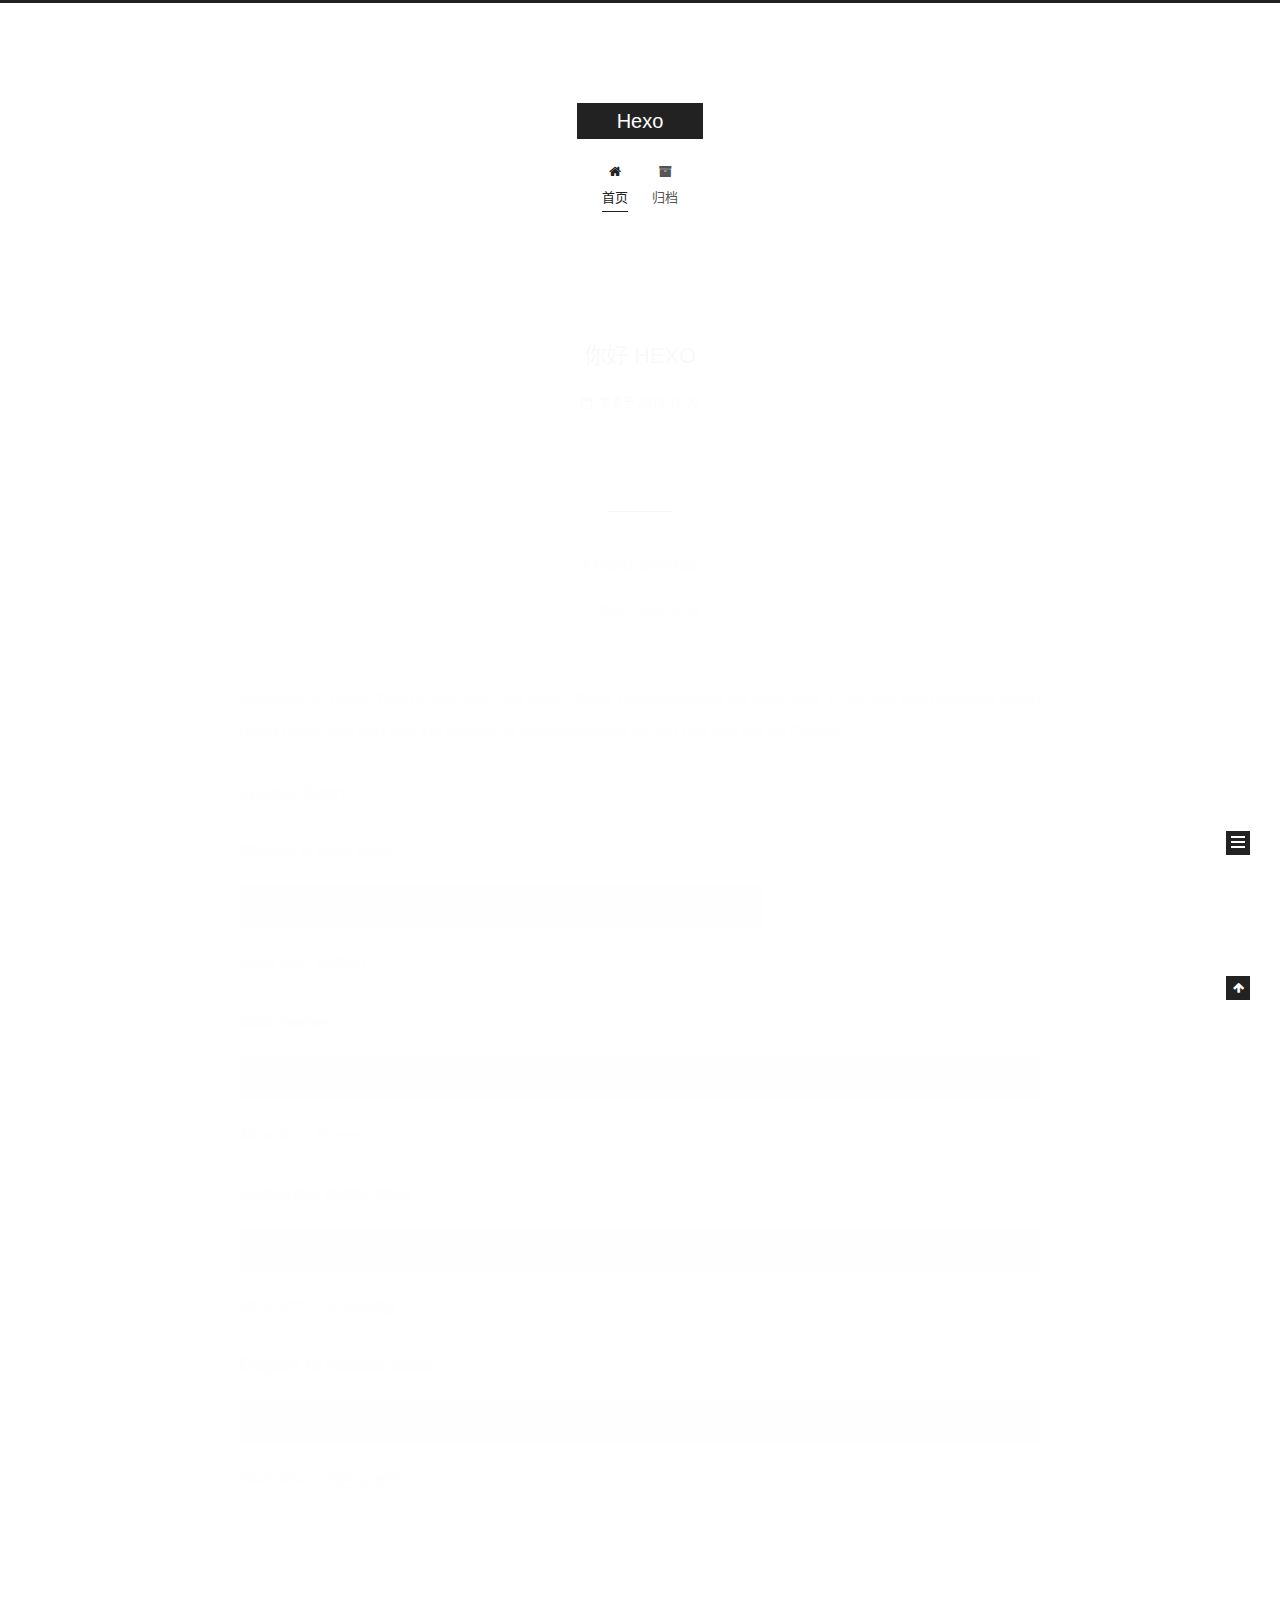
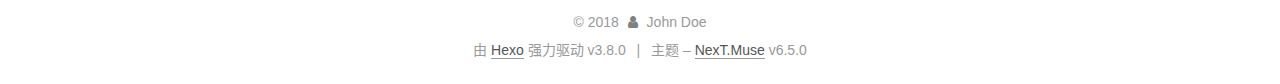
==== commit fa0fa9d3: "Site updated: 2018-11-21 09:19:55" ====
--- a/index.html
+++ b/index.html
@@ -14,7 +14,7 @@
   
 
 
-<html class="theme-next muse use-motion" lang="">
+<html class="theme-next muse use-motion" lang="zh-CN">
 <head><meta name="generator" content="Hexo 3.8.0">
   <meta charset="UTF-8">
 <meta http-equiv="X-UA-Compatible" content="IE=edge">
@@ -112,7 +112,7 @@
 <meta property="og:title" content="Hexo">
 <meta property="og:url" content="http://yoursite.com/index.html">
 <meta property="og:site_name" content="Hexo">
-<meta property="og:locale" content="default">
+<meta property="og:locale" content="zh-CN">
 <meta name="twitter:card" content="summary">
 <meta name="twitter:title" content="Hexo">
 
@@ -173,7 +173,7 @@
 
 </head>
 
-<body itemscope="" itemtype="http://schema.org/WebPage" lang="default">
+<body itemscope="" itemtype="http://schema.org/WebPage" lang="zh-CN">
 
   
   
@@ -200,7 +200,7 @@
   </div>
 
   <div class="site-nav-toggle">
-    <button aria-label="Toggle navigation bar">
+    <button aria-label="切换导航栏">
       <span class="btn-bar"></span>
       <span class="btn-bar"></span>
       <span class="btn-bar"></span>
@@ -228,7 +228,7 @@
 
     
 
-    <a href="/" rel="section"><i class="menu-item-icon fa fa-fw fa-home"></i> <br>Home</a>
+    <a href="/" rel="section"><i class="menu-item-icon fa fa-fw fa-home"></i> <br>首页</a>
 
   </li>
         
@@ -245,7 +245,7 @@
 
     
 
-    <a href="/archives/" rel="section"><i class="menu-item-icon fa fa-fw fa-archive"></i> <br>Archives</a>
+    <a href="/archives/" rel="section"><i class="menu-item-icon fa fa-fw fa-archive"></i> <br>归档</a>
 
   </li>
 
@@ -335,14 +335,14 @@
                 <i class="fa fa-calendar-o"></i>
               </span>
               
-                <span class="post-meta-item-text">Posted on</span>
+                <span class="post-meta-item-text">发表于</span>
               
 
               
                 
               
 
-              <time title="Created: 2018-11-20 19:56:56" itemprop="dateCreated datePublished" datetime="2018-11-20T19:56:56+08:00">2018-11-20</time>
+              <time title="创建时间：2018-11-20 19:56:56" itemprop="dateCreated datePublished" datetime="2018-11-20T19:56:56+08:00">2018-11-20</time>
             
 
             
@@ -472,14 +472,14 @@
                 <i class="fa fa-calendar-o"></i>
               </span>
               
-                <span class="post-meta-item-text">Posted on</span>
+                <span class="post-meta-item-text">发表于</span>
               
 
               
                 
               
 
-              <time title="Created: 2018-11-20 18:36:31" itemprop="dateCreated datePublished" datetime="2018-11-20T18:36:31+08:00">2018-11-20</time>
+              <time title="创建时间：2018-11-20 18:36:31" itemprop="dateCreated datePublished" datetime="2018-11-20T18:36:31+08:00">2018-11-20</time>
             
 
             
@@ -609,7 +609,7 @@
                   <a href="/archives/">
                 
                     <span class="site-state-item-count">2</span>
-                    <span class="site-state-item-name">posts</span>
+                    <span class="site-state-item-name">日志</span>
                   </a>
                 </div>
               
@@ -663,7 +663,7 @@
 </div>
 
 
-  <div class="powered-by">Powered by <a href="https://hexo.io" class="theme-link" rel="noopener" target="_blank">Hexo</a> v3.8.0</div>
+  <div class="powered-by">由 <a href="https://hexo.io" class="theme-link" rel="noopener" target="_blank">Hexo</a> 强力驱动 v3.8.0</div>
 
 
 
@@ -671,7 +671,7 @@
 
 
 
-  <div class="theme-info">Theme – <a href="https://theme-next.org" class="theme-link" rel="noopener" target="_blank">NexT.Muse</a> v6.5.0</div>
+  <div class="theme-info">主题 – <a href="https://theme-next.org" class="theme-link" rel="noopener" target="_blank">NexT.Muse</a> v6.5.0</div>
 
 
 
--- a/css/main.css
+++ b/css/main.css
@@ -1850,7 +1850,7 @@
   width: 4px;
   height: 4px;
   border-radius: 50%;
-  background: #b1ff04;
+  background: #1337ff;
 }
 .links-of-blogroll {
   font-size: 13px;
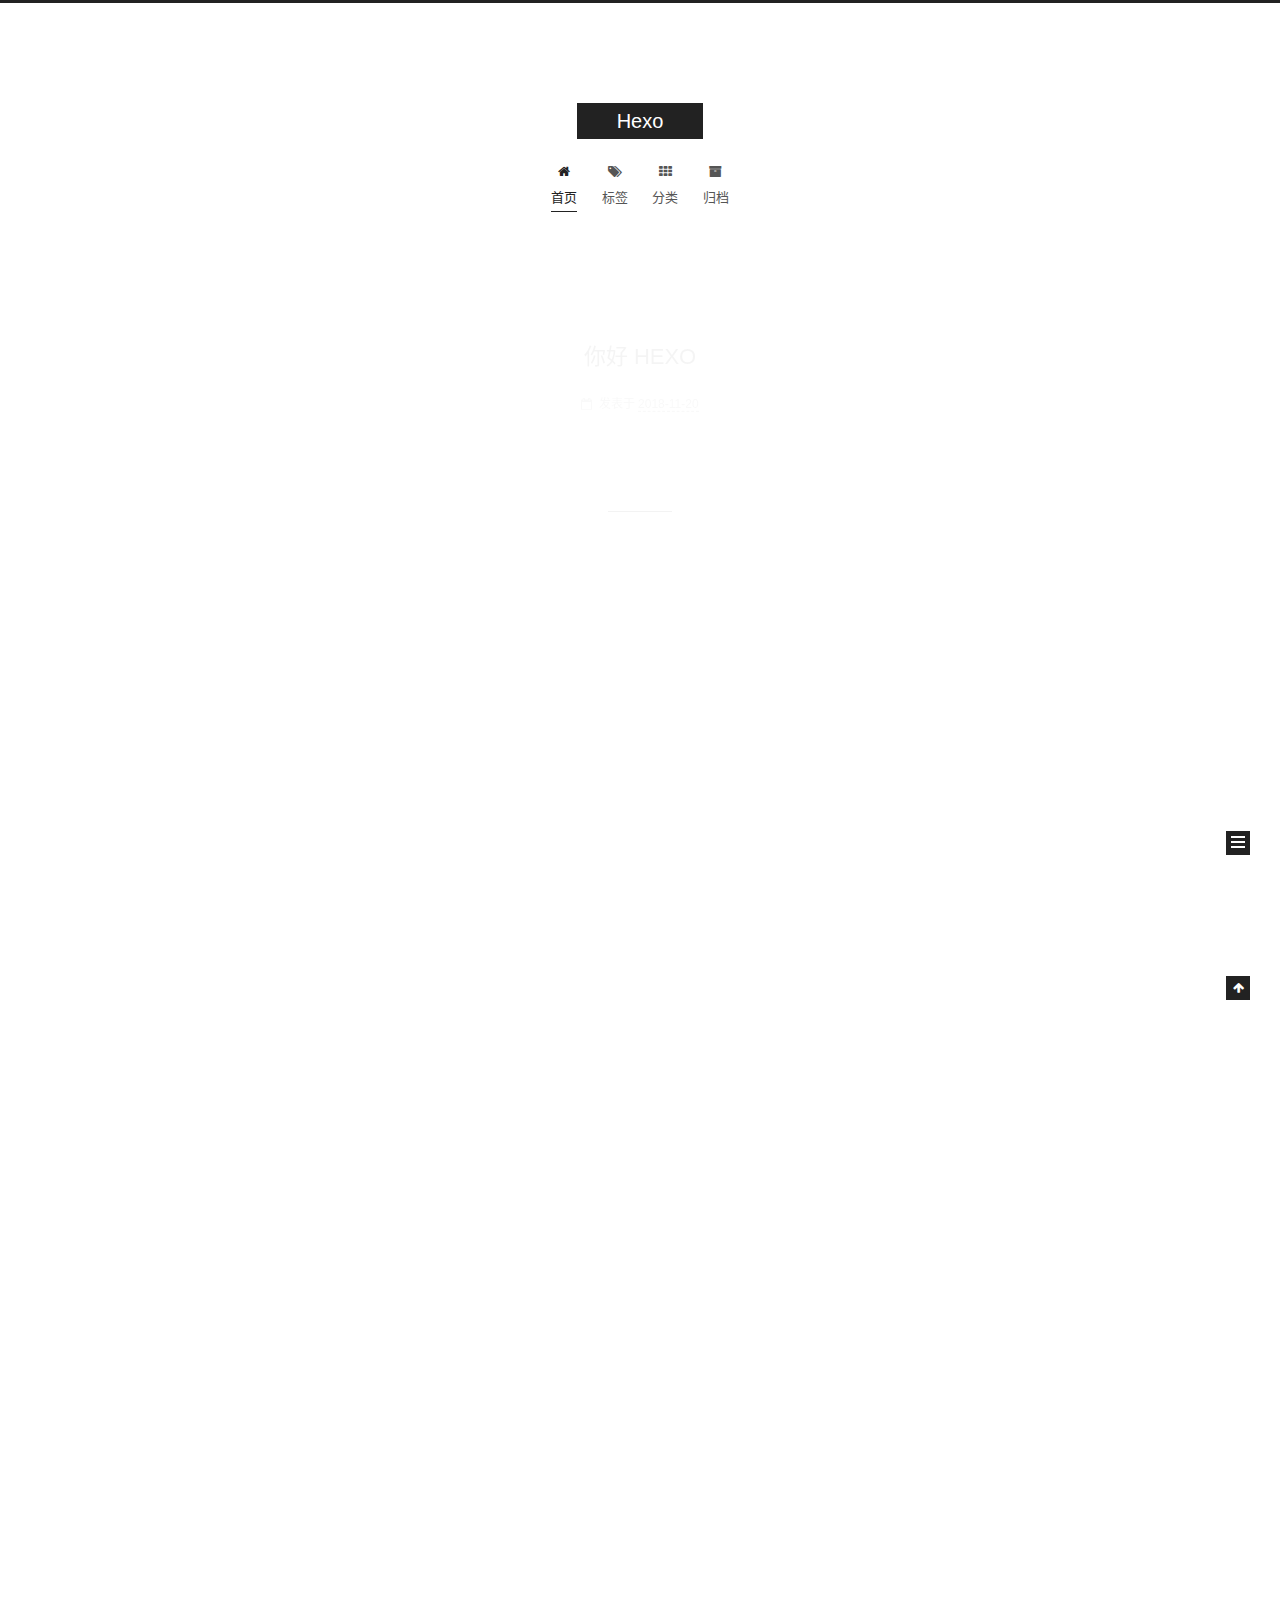
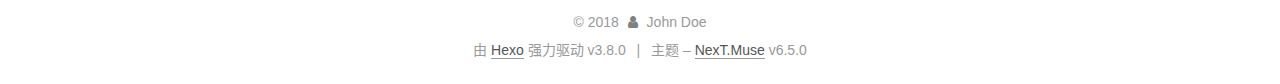
==== commit 2dcc75f1: "Site updated: 2018-11-21 20:01:39" ====
--- a/index.html
+++ b/index.html
@@ -235,6 +235,40 @@
         
         
           
+          <li class="menu-item menu-item-tags">
+
+    
+    
+    
+      
+    
+
+    
+
+    <a href="/tags/" rel="section"><i class="menu-item-icon fa fa-fw fa-tags"></i> <br>标签</a>
+
+  </li>
+        
+        
+        
+          
+          <li class="menu-item menu-item-categories">
+
+    
+    
+    
+      
+    
+
+    
+
+    <a href="/categories/" rel="section"><i class="menu-item-icon fa fa-fw fa-th"></i> <br>分类</a>
+
+  </li>
+        
+        
+        
+          
           <li class="menu-item menu-item-archives">
 
     
--- a/css/main.css
+++ b/css/main.css
@@ -1850,7 +1850,7 @@
   width: 4px;
   height: 4px;
   border-radius: 50%;
-  background: #1337ff;
+  background: #a762cc;
 }
 .links-of-blogroll {
   font-size: 13px;
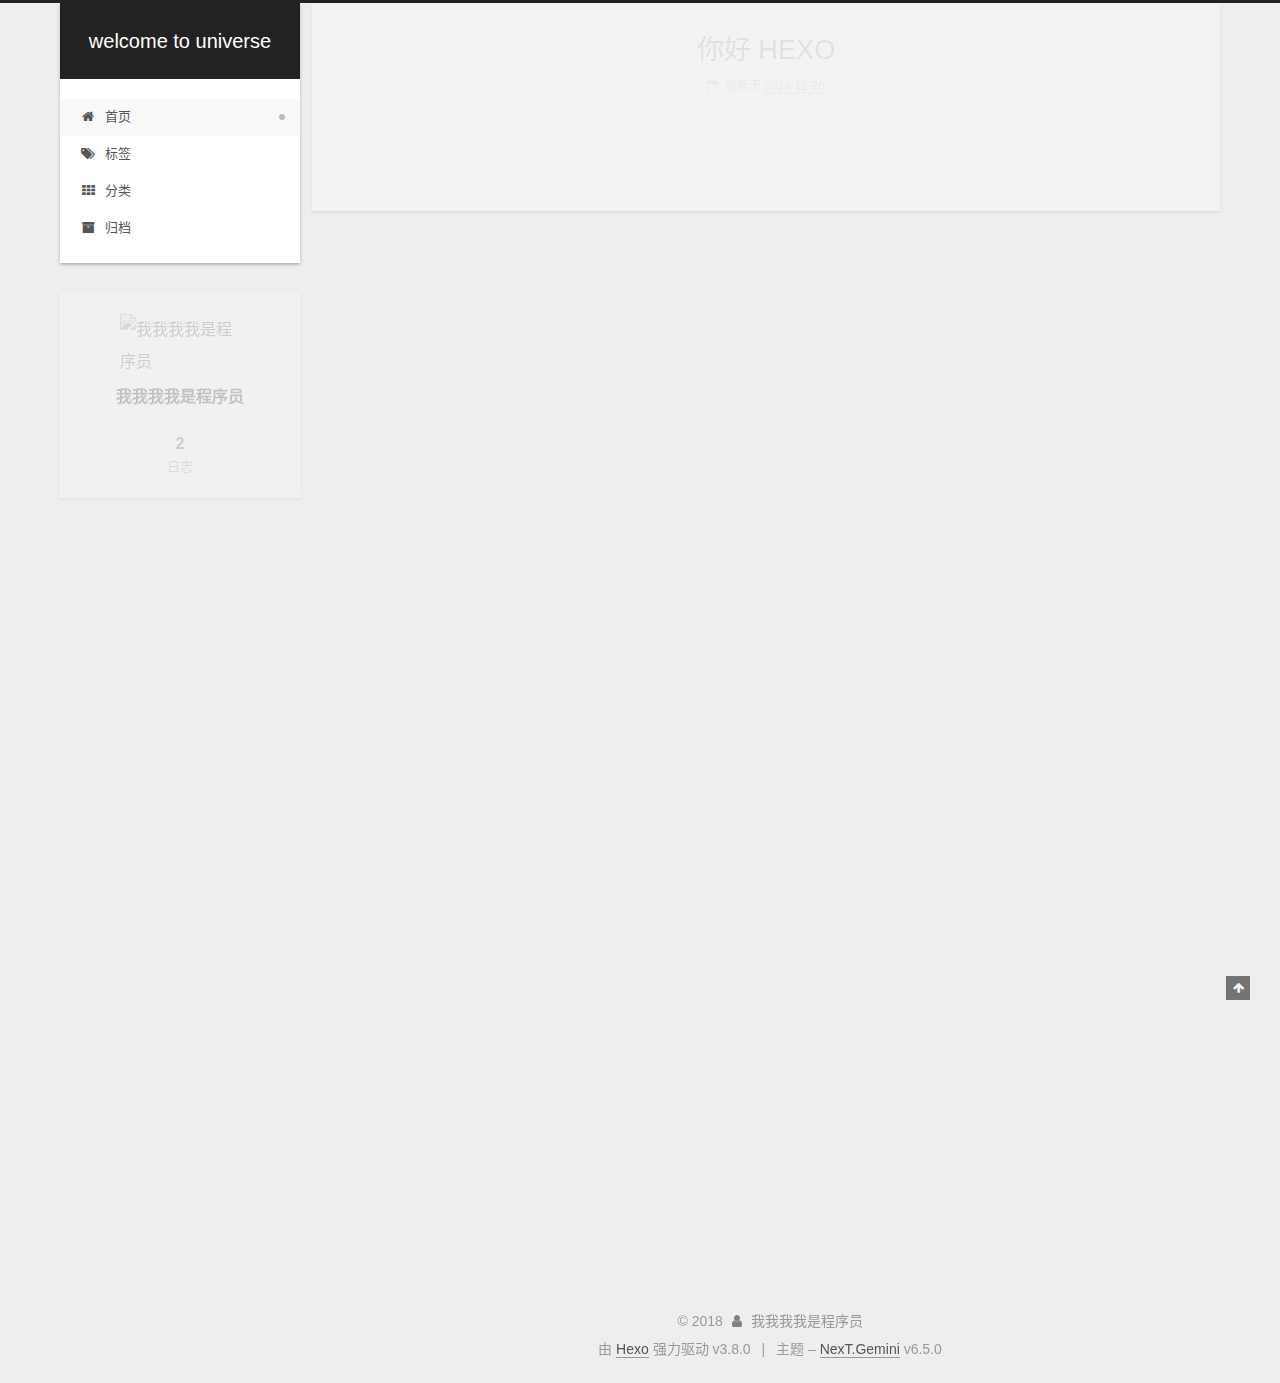
==== commit d1582230: "Site updated: 2018-11-21 20:32:52" ====
--- a/index.html
+++ b/index.html
@@ -14,7 +14,7 @@
   
 
 
-<html class="theme-next muse use-motion" lang="zh-CN">
+<html class="theme-next gemini use-motion" lang="zh-CN">
 <head><meta name="generator" content="Hexo 3.8.0">
   <meta charset="UTF-8">
 <meta http-equiv="X-UA-Compatible" content="IE=edge">
@@ -84,7 +84,7 @@
   var NexT = window.NexT || {};
   var CONFIG = {
     root: '/',
-    scheme: 'Muse',
+    scheme: 'Gemini',
     version: '6.5.0',
     sidebar: {"position":"left","display":"post","offset":12,"b2t":false,"scrollpercent":false,"onmobile":false},
     fancybox: false,
@@ -109,19 +109,19 @@
 
 
   <meta property="og:type" content="website">
-<meta property="og:title" content="Hexo">
-<meta property="og:url" content="http://yoursite.com/index.html">
-<meta property="og:site_name" content="Hexo">
+<meta property="og:title" content="welcome to universe">
+<meta property="og:url" content="http://welcome to universe.com/index.html">
+<meta property="og:site_name" content="welcome to universe">
 <meta property="og:locale" content="zh-CN">
 <meta name="twitter:card" content="summary">
-<meta name="twitter:title" content="Hexo">
-
-
-
-
-
-
-  <link rel="canonical" href="http://yoursite.com/">
+<meta name="twitter:title" content="welcome to universe">
+
+
+
+
+
+
+  <link rel="canonical" href="http://welcome to universe.com/">
 
 
 
@@ -131,7 +131,7 @@
   };
 </script>
 
-  <title>Hexo</title>
+  <title>welcome to universe</title>
   
 
 
@@ -192,7 +192,7 @@
     <div class="custom-logo-site-title">
       <a href="/" class="brand" rel="start">
         <span class="logo-line-before"><i></i></span>
-        <span class="site-title">Hexo</span>
+        <span class="site-title">welcome to universe</span>
         <span class="logo-line-after"><i></i></span>
       </a>
     </div>
@@ -289,9 +289,6 @@
   
 
   
-    
-
-  
 
   
 </nav>
@@ -312,6 +309,9 @@
       <div class="main-inner">
         <div class="content-wrap">
           
+            
+
+          
           <div id="content" class="content">
             
   <section id="posts" class="posts-expand">
@@ -331,16 +331,16 @@
   
   
   <div class="post-block">
-    <link itemprop="mainEntityOfPage" href="http://yoursite.com/2018/11/20/你好-HEXO/">
+    <link itemprop="mainEntityOfPage" href="http://welcome to universe.com/2018/11/20/你好-HEXO/">
 
     <span hidden itemprop="author" itemscope="" itemtype="http://schema.org/Person">
-      <meta itemprop="name" content="John Doe">
+      <meta itemprop="name" content="我我我我是程序员">
       <meta itemprop="description" content="">
-      <meta itemprop="image" content="/images/avatar.gif">
+      <meta itemprop="image" content="http://image.biaobaiju.com/uploads/20180918/15/1537256494-ZnSKMzEoBI.jpeg">
     </span>
 
     <span hidden itemprop="publisher" itemscope="" itemtype="http://schema.org/Organization">
-      <meta itemprop="name" content="Hexo">
+      <meta itemprop="name" content="welcome to universe">
     </span>
 
     
@@ -351,7 +351,7 @@
           <h1 class="post-title" itemprop="name headline">
                 
                 
-                <a href="/2018/11/20/你好-HEXO/" class="post-title-link" itemprop="http://yoursite.com/index.html">你好 HEXO</a>
+                <a href="/2018/11/20/你好-HEXO/" class="post-title-link" itemprop="http://welcome to universe.com/index.html">你好 HEXO</a>
               
             
           </h1>
@@ -468,16 +468,16 @@
   
   
   <div class="post-block">
-    <link itemprop="mainEntityOfPage" href="http://yoursite.com/2018/11/20/hello-world/">
+    <link itemprop="mainEntityOfPage" href="http://welcome to universe.com/2018/11/20/hello-world/">
 
     <span hidden itemprop="author" itemscope="" itemtype="http://schema.org/Person">
-      <meta itemprop="name" content="John Doe">
+      <meta itemprop="name" content="我我我我是程序员">
       <meta itemprop="description" content="">
-      <meta itemprop="image" content="/images/avatar.gif">
+      <meta itemprop="image" content="http://image.biaobaiju.com/uploads/20180918/15/1537256494-ZnSKMzEoBI.jpeg">
     </span>
 
     <span hidden itemprop="publisher" itemscope="" itemtype="http://schema.org/Organization">
-      <meta itemprop="name" content="Hexo">
+      <meta itemprop="name" content="welcome to universe">
     </span>
 
     
@@ -488,7 +488,7 @@
           <h1 class="post-title" itemprop="name headline">
                 
                 
-                <a href="/2018/11/20/hello-world/" class="post-title-link" itemprop="http://yoursite.com/index.html">Hello World</a>
+                <a href="/2018/11/20/hello-world/" class="post-title-link" itemprop="http://welcome to universe.com/index.html">Hello World</a>
               
             
           </h1>
@@ -631,7 +631,9 @@
         <div class="site-overview">
           <div class="site-author motion-element" itemprop="author" itemscope="" itemtype="http://schema.org/Person">
             
-              <p class="site-author-name" itemprop="name">John Doe</p>
+              <img class="site-author-image" itemprop="image" src="http://image.biaobaiju.com/uploads/20180918/15/1537256494-ZnSKMzEoBI.jpeg" alt="我我我我是程序员">
+            
+              <p class="site-author-name" itemprop="name">我我我我是程序员</p>
               <p class="site-description motion-element" itemprop="description"></p>
           </div>
 
@@ -689,7 +691,7 @@
   <span class="with-love" id="animate">
     <i class="fa fa-user"></i>
   </span>
-  <span class="author" itemprop="copyrightHolder">John Doe</span>
+  <span class="author" itemprop="copyrightHolder">我我我我是程序员</span>
 
   
 
@@ -705,7 +707,7 @@
 
 
 
-  <div class="theme-info">主题 – <a href="https://theme-next.org" class="theme-link" rel="noopener" target="_blank">NexT.Muse</a> v6.5.0</div>
+  <div class="theme-info">主题 – <a href="https://theme-next.org" class="theme-link" rel="noopener" target="_blank">NexT.Gemini</a> v6.5.0</div>
 
 
 
@@ -798,6 +800,13 @@
   
   
 
+
+  <script type="text/javascript" src="/js/src/affix.js?v=6.5.0"></script>
+
+  <script type="text/javascript" src="/js/src/schemes/pisces.js?v=6.5.0"></script>
+
+
+
   
 
   
--- a/css/main.css
+++ b/css/main.css
@@ -189,7 +189,7 @@
   font-size: 14px;
   line-height: 2;
   color: #555;
-  background: #fff;
+  background: #eee;
 }
 @media (max-width: 767px) {
   body {
@@ -450,16 +450,16 @@
 .header-inner {
   margin: 0 auto;
   padding: 100px 0 70px;
-  width: 700px;
+  width: calc(100% - 20px);
 }
 @media (min-width: 1200px) {
   .container .header-inner {
-    width: 800px;
+    width: 1160px;
   }
 }
 @media (min-width: 1600px) {
   .container .header-inner {
-    width: 900px;
+    width: 73%;
   }
 }
 .main {
@@ -467,16 +467,16 @@
 }
 .main-inner {
   margin: 0 auto;
-  width: 700px;
+  width: calc(100% - 20px);
 }
 @media (min-width: 1200px) {
   .container .main-inner {
-    width: 800px;
+    width: 1160px;
   }
 }
 @media (min-width: 1600px) {
   .container .main-inner {
-    width: 900px;
+    width: 73%;
   }
 }
 .footer {
@@ -489,16 +489,16 @@
 .footer-inner {
   box-sizing: border-box;
   margin: 20px auto;
-  width: 700px;
+  width: calc(100% - 20px);
 }
 @media (min-width: 1200px) {
   .container .footer-inner {
-    width: 800px;
+    width: 1160px;
   }
 }
 @media (min-width: 1600px) {
   .container .footer-inner {
-    width: 900px;
+    width: 73%;
   }
 }
 pre,
@@ -955,11 +955,11 @@
   display: inline-block;
   padding: 0 20px;
   font-size: 14px;
-  color: #fff;
-  background: #222;
-  border: 2px solid #222;
+  color: #555;
+  background: #fff;
+  border: 2px solid #555;
   text-decoration: none;
-  border-radius: 0;
+  border-radius: 2px;
   transition-property: background-color;
   transition-duration: 0.2s;
   transition-timing-function: ease-in-out;
@@ -968,8 +968,8 @@
 }
 .btn:hover {
   border-color: #222;
-  color: #222;
-  background: #fff;
+  color: #fff;
+  background: #222;
 }
 .btn +.btn {
   margin: 0 0 8px 8px;
@@ -1081,7 +1081,7 @@
   width: 24px;
   background: #222;
   font-size: 12px;
-  opacity: 1;
+  opacity: 0.6;
   color: #fff;
   cursor: pointer;
   text-align: center;
@@ -1102,7 +1102,7 @@
   }
 }
 .back-to-top.back-to-top-on {
-  bottom: 19px;
+  bottom: 30px;
 }
 .header {
   background: transparent;
@@ -1151,7 +1151,7 @@
 .site-subtitle {
   margin-top: 10px;
   font-size: 13px;
-  color: #999;
+  color: #ddd;
 }
 .use-motion .brand {
   opacity: 0;
@@ -1763,21 +1763,21 @@
   display: block;
   margin: 0 auto;
   padding: 2px;
-  max-width: 96px;
+  max-width: 120px;
   height: auto;
-  border: 2px solid #333;
+  border: 1px solid #eee;
   opacity: 1;
 }
 .site-author-name {
-  margin: 5px 0 0;
+  margin: 0;
   text-align: center;
-  color: #f5f5f5;
-  font-weight: normal;
+  color: #222;
+  font-weight: 600;
 }
 .site-description {
-  margin-top: 5px;
+  margin-top: 0;
   text-align: center;
-  font-size: 14px;
+  font-size: 13px;
   color: #999;
 }
 .site-state {
@@ -1789,7 +1789,7 @@
 .site-state-item {
   display: inline-block;
   padding: 0 15px;
-  border-left: 1px solid #333;
+  border-left: 1px solid #eee;
 }
 .site-state-item:first-child {
   border-left: none;
@@ -1802,11 +1802,11 @@
   text-align: center;
   color: inherit;
   font-weight: 600;
-  font-size: 18px;
+  font-size: 16px;
 }
 .site-state-item-name {
   font-size: 13px;
-  color: inherit;
+  color: #999;
 }
 .feed-link {
   margin-top: 20px;
@@ -1850,7 +1850,7 @@
   width: 4px;
   height: 4px;
   border-radius: 50%;
-  background: #a762cc;
+  background: #afff12;
 }
 .links-of-blogroll {
   font-size: 13px;
@@ -1889,7 +1889,7 @@
   color: #555;
 }
 .sidebar-nav li:hover {
-  color: #f5f5f5;
+  color: #fc6423;
 }
 .page-post-detail .sidebar-nav-toc {
   padding: 0 5px;
@@ -1898,11 +1898,11 @@
   margin-left: 10px;
 }
 .sidebar-nav .sidebar-nav-active {
-  color: #87daff;
-  border-bottom-color: #87daff;
+  color: #fc6423;
+  border-bottom-color: #fc6423;
 }
 .sidebar-nav .sidebar-nav-active:hover {
-  color: #87daff;
+  color: #fc6423;
 }
 .sidebar-panel {
   display: none;
@@ -1935,12 +1935,12 @@
   transition-timing-function: ease-in-out;
   transition-delay: 0s;
   transition-property: all;
-  color: #999;
-  border-bottom-color: #555;
+  color: #666;
+  border-bottom-color: #ccc;
 }
 .post-toc ol a:hover {
-  color: #ccc;
-  border-bottom-color: #ccc;
+  color: #000;
+  border-bottom-color: #000;
 }
 .post-toc .nav-item {
   overflow: hidden;
@@ -1961,14 +1961,14 @@
   display: block;
 }
 .post-toc .nav .active > a {
-  color: #87daff;
-  border-bottom-color: #87daff;
+  color: #fc6423;
+  border-bottom-color: #fc6423;
 }
 .post-toc .nav .active-current > a {
-  color: #87daff;
+  color: #fc6423;
 }
 .post-toc .nav .active-current > a:hover {
-  color: #87daff;
+  color: #fc6423;
 }
 .footer {
   font-size: 14px;
@@ -2487,7 +2487,7 @@
   }
 }
 .page-post-detail .sidebar-toggle-line {
-  background: #87daff;
+  background: #fc6423;
 }
 .page-post-detail .comments {
   overflow: hidden;
@@ -2510,114 +2510,627 @@
 ul.breadcrumb li+li:last-child {
   font-weight: bold;
 }
+.header {
+  position: relative;
+  margin: 0 auto;
+  width: calc(100% - 20px);
+}
+@media (min-width: 1200px) {
+  .header {
+    width: 1160px;
+  }
+}
+@media (min-width: 1600px) {
+  .header {
+    width: 73%;
+  }
+}
+@media (min-width: 768px) and (max-width: 991px) {
+  .header {
+    width: auto;
+  }
+}
 @media (max-width: 767px) {
-  .header-inner,
-  .container .main-inner,
+  .header {
+    width: auto;
+  }
+}
+.header-inner {
+  position: absolute;
+  top: 0;
+  overflow: hidden;
+  padding: 0;
+  width: 240px;
+  background: #fff;
+  box-shadow: 0 2px 2px 0 rgba(0,0,0,0.12), 0 3px 1px -2px rgba(0,0,0,0.06), 0 1px 5px 0 rgba(0,0,0,0.12);
+  border-radius: initial;
+}
+@media (min-width: 1200px) {
+  .container .header-inner {
+    width: 240px;
+  }
+}
+@media (min-width: 768px) and (max-width: 991px) {
+  .header-inner {
+    position: relative;
+    width: auto;
+    border-radius: initial;
+  }
+}
+@media (max-width: 767px) {
+  .header-inner {
+    position: relative;
+    width: auto;
+    border-radius: initial;
+  }
+}
+.main:before,
+.main:after {
+  content: " ";
+  display: table;
+}
+.main:after {
+  clear: both;
+}
+@media (min-width: 768px) and (max-width: 991px) {
+  .main {
+    padding-bottom: 100px;
+  }
+}
+@media (max-width: 767px) {
+  .main {
+    padding-bottom: 100px;
+  }
+}
+@media (min-width: 768px) and (max-width: 991px) {
+  .container .main-inner {
+    width: auto;
+  }
+}
+@media (max-width: 767px) {
+  .container .main-inner {
+    width: auto;
+  }
+}
+.content-wrap {
+  float: right;
+  box-sizing: border-box;
+  padding: 40px;
+  width: calc(100% - 252px);
+  background: #fff;
+  min-height: 700px;
+  box-shadow: 0 2px 2px 0 rgba(0,0,0,0.12), 0 3px 1px -2px rgba(0,0,0,0.06), 0 1px 5px 0 rgba(0,0,0,0.12);
+  border-radius: initial;
+}
+@media (min-width: 768px) and (max-width: 991px) {
+  .content-wrap {
+    width: 100%;
+    padding: 20px;
+    border-radius: initial;
+  }
+}
+@media (max-width: 767px) {
+  .content-wrap {
+    width: 100%;
+    padding: 20px;
+    min-height: auto;
+    border-radius: initial;
+  }
+}
+.sidebar {
+  position: static;
+  float: left;
+  margin-top: 300px;
+  width: 240px;
+  background: #eee;
+  box-shadow: none;
+}
+@media (min-width: 768px) and (max-width: 991px) {
+  .sidebar {
+    display: none;
+  }
+}
+@media (max-width: 767px) {
+  .sidebar {
+    display: none;
+  }
+}
+.sidebar-toggle {
+  display: none;
+}
+.footer-inner {
+  padding-left: 260px;
+}
+@media (min-width: 768px) and (max-width: 991px) {
   .footer-inner {
     width: auto;
-  }
-}
-embed {
-  display: block;
-  margin: 0px auto 25px auto;
-}
-.custom-logo .site-meta-headline {
-  text-align: center;
-}
-.custom-logo .brand {
+    padding-left: 0 !important;
+    padding-right: 0 !important;
+  }
+}
+@media (max-width: 767px) {
+  .footer-inner {
+    width: auto;
+    padding-left: 0 !important;
+    padding-right: 0 !important;
+  }
+}
+.sidebar-position-right .header-inner {
+  right: 0;
+}
+.sidebar-position-right .content-wrap {
+  float: left;
+}
+.sidebar-position-right .sidebar {
+  float: right;
+}
+.sidebar-position-right .footer-inner {
+  padding-left: 0;
+  padding-right: 260px;
+}
+.site-brand-wrapper {
+  position: relative;
+}
+.site-meta {
+  padding: 20px 0;
+  color: #fff;
+  background: #222;
+}
+@media (min-width: 768px) and (max-width: 991px) {
+  .site-meta {
+    box-shadow: 0 0 16px rgba(0,0,0,0.5);
+  }
+}
+@media (max-width: 767px) {
+  .site-meta {
+    box-shadow: 0 0 16px rgba(0,0,0,0.5);
+  }
+}
+.brand {
+  padding: 0;
   background: none;
 }
-.custom-logo .site-title {
-  margin: 10px auto 0;
-  font-size: 24px;
-  color: #222;
-}
-.custom-logo .site-title a {
-  border: none;
-}
-.custom-logo-image {
-  margin: 0 auto;
-  padding: 5px;
-  max-width: 150px;
-  background: #fff;
-}
-@media (max-width: 767px) {
+.brand:hover {
+  color: #fff;
+}
+.site-subtitle {
+  margin: 10px 10px 0;
+  font-weight: initial;
+}
+.site-search form {
+  display: none;
+}
+.site-nav {
+  border-top: none;
+}
+@media (min-width: 768px) and (max-width: 991px) {
   .site-nav {
-    position: absolute;
-    left: 0;
-    top: 52px;
-    margin: 0;
-    width: 100%;
-    padding: 0;
-    background: #fff;
-    border-bottom: 1px solid #ddd;
-    z-index: 1030;
-  }
-}
-@media (max-width: 767px) {
-  .menu {
-    text-align: left;
+    display: none !important;
+  }
+}
+@media (min-width: 768px) and (max-width: 991px) {
+  .site-nav-on {
+    display: block !important;
   }
 }
 .menu-item-active a,
 .menu .menu-item a:hover,
 .menu .menu-item span.exturl:hover {
-  border-bottom-color: #222 !important;
-  color: #222;
-}
-@media (max-width: 767px) {
-  .menu-item-active a,
-  .menu .menu-item a:hover,
-  .menu .menu-item span.exturl:hover {
-    border-bottom: 1px dotted #ddd !important;
-  }
-}
-@media (max-width: 767px) {
-  .menu .menu-item {
-    display: block;
-    margin: 0 10px;
-    vertical-align: top;
-  }
-}
-.menu .menu-item .badge {
-  display: inline-block;
-  padding: 1px 4px;
-  margin-left: 5px;
-  font-weight: 700;
-  line-height: 1;
-  text-align: center;
-  white-space: nowrap;
-  background-color: #eee;
-}
-@media (max-width: 767px) {
-  .menu .menu-item .badge {
-    float: right;
-    margin: 0.35em 0 0 0;
-  }
-}
-@media (max-width: 767px) {
-  .menu .menu-item br {
-    display: none;
-  }
-}
-@media (max-width: 767px) {
-  .menu .menu-item a,
-  .menu .menu-item span.exturl {
-    padding: 5px 10px;
-  }
+  background: #f9f9f9;
+  border-bottom-color: #fff;
+}
+.menu-item-active a:after,
+.menu .menu-item a:hover:after,
+.menu .menu-item span.exturl:hover:after {
+  content: " ";
+  position: absolute;
+  top: 50%;
+  margin-top: -3px;
+  right: 15px;
+  width: 6px;
+  height: 6px;
+  border-radius: 50%;
+  background-color: #bbb;
+}
+.menu .menu-item {
+  display: block;
+  margin: 0;
+}
+.menu .menu-item a,
+.menu .menu-item span.exturl {
+  position: relative;
+  box-sizing: border-box;
+  padding: 5px 20px;
+  text-align: left;
+  line-height: inherit;
+  transition-property: background-color;
+  transition-duration: 0.2s;
+  transition-timing-function: ease-in-out;
+  transition-delay: 0s;
 }
 @media (hover: none) {
   .menu .menu-item a:hover,
   .menu .menu-item span.exturl:hover {
-    border-bottom-color: transparent !important;
-  }
-}
-.menu .menu-item .fa {
+    background: none;
+  }
+}
+.menu .menu-item .badge {
+  display: inline-block;
+  padding: 2px 5px;
+  font-weight: 700;
+  line-height: 1;
+  color: #fff;
+  text-align: center;
+  white-space: nowrap;
+  vertical-align: middle;
+  background-color: #ccc;
+  border-radius: 10px;
+  float: right;
+  margin: 0.35em 0 0 0;
+  text-shadow: 1px 1px 0px rgba(0,0,0,0.1);
+}
+.menu .menu-item br {
+  display: none;
+}
+.btn-bar {
+  background-color: #fff;
+}
+.site-nav-toggle {
+  left: 20px;
+  top: 50%;
+  -webkit-transform: translateY(-50%);
+  -webkit-transform: translateY(-50%);
+  -moz-transform: translateY(-50%);
+  -ms-transform: translateY(-50%);
+  -o-transform: translateY(-50%);
+  transform: translateY(-50%);
+}
+@media (min-width: 768px) and (max-width: 991px) {
+  .site-nav-toggle {
+    display: block;
+  }
+}
+.sub-menu {
+  margin: 0;
+  padding: 6px 0;
+  background: #fff !important;
+  border-bottom: 1px solid #ddd;
+}
+.sub-menu .menu-item {
+  display: inline-block !important;
+}
+.sub-menu .menu-item a {
+  padding: initial !important;
+  margin: 5px 10px;
+}
+.sub-menu .menu-item a:hover {
+  background: initial !important;
+  color: #fc6423;
+}
+.sub-menu .menu-item-active a {
+  background: #fff !important;
+  color: #fc6423;
+  border-bottom-color: #fc6423;
+}
+.sub-menu .menu-item-active a:hover {
+  background: #fff !important;
+  border-bottom-color: #fc6423;
+}
+.sub-menu .menu-item-active a:after {
+  content: initial;
+}
+.use-motion .sidebar .motion-element {
+  opacity: 1;
+}
+.sidebar {
+  margin-left: -100%;
+  right: auto;
+  bottom: auto;
+  -webkit-transform: none;
+}
+.sidebar-inner {
+  box-sizing: border-box;
+  width: 240px;
+  color: #555;
+  background: #fff;
+  box-shadow: 0 2px 2px 0 rgba(0,0,0,0.12), 0 3px 1px -2px rgba(0,0,0,0.06), 0 1px 5px 0 rgba(0,0,0,0.12), 0 -1px 0.5px 0 rgba(0,0,0,0.09);
+  border-radius: initial;
+  opacity: 0;
+}
+.sidebar-inner.affix {
+  position: fixed;
+  top: 12px;
+}
+.sidebar-inner.affix-bottom {
+  position: absolute;
+}
+.site-overview {
+  text-align: left;
+}
+.site-author:before,
+.site-author:after {
+  content: " ";
+  display: table;
+}
+.site-author:after {
+  clear: both;
+}
+.sidebar a,
+.sidebar span.exturl {
+  color: #555;
+}
+.sidebar a:hover,
+.sidebar span.exturl:hover {
+  color: #222;
+}
+.site-state-item {
+  padding: 0 10px;
+}
+.links-of-author-item a:before,
+.links-of-author-item span.exturl:before {
+  display: none;
+}
+.links-of-author-item a,
+.links-of-author-item span.exturl {
+  border-bottom: none;
+  text-decoration: underline;
+}
+.feed-link {
+  border-top: 1px dotted #ccc;
+  border-bottom: 1px dotted #ccc;
+  text-align: center;
+}
+.feed-link a {
+  display: block;
+  color: #fc6423;
+  border: none;
+}
+.feed-link a:hover {
+  background: none;
+  color: #e34603;
+}
+.feed-link a:hover i {
+  color: #e34603;
+}
+.links-of-author {
+  display: flex;
+  flex-wrap: wrap;
+  justify-content: center;
+}
+.links-of-author span.exturl {
+  font-size: 13px;
+}
+.links-of-author-item {
+  margin: 5px 0 0;
+  width: 50%;
+}
+.links-of-author-item a,
+.links-of-author-item .exturl {
+  max-width: 216px;
+  box-sizing: border-box;
+  display: inline-block;
   margin-right: 0;
-}
-.site-search form {
-  display: none;
+  margin-bottom: 0;
+  padding: 0 5px;
+  overflow: hidden;
+  white-space: nowrap;
+  text-overflow: ellipsis;
+}
+.links-of-author-item a,
+.links-of-author-item span.exturl {
+  display: block;
+  text-decoration: none;
+}
+.links-of-author-item a:hover,
+.links-of-author-item span.exturl:hover {
+  border-radius: 4px;
+  background: #eee;
+}
+.links-of-author-item .fa {
+  margin-right: 2px;
+  font-size: 16px;
+}
+.links-of-author-item .fa-globe {
+  font-size: 15px;
+}
+.links-of-blogroll {
+  text-align: center;
+  margin-top: 20px;
+  padding: 3px 0 0;
+  border-top: 1px dotted #ccc;
+}
+.links-of-blogroll-title {
+  margin-top: 0;
+}
+.links-of-blogroll-item {
+  padding: 0;
+}
+.links-of-blogroll-inline:before,
+.links-of-blogroll-inline:after {
+  content: " ";
+  display: table;
+}
+.links-of-blogroll-inline:after {
+  clear: both;
 }
 .links-of-blogroll-inline .links-of-blogroll-item {
+  margin: 5px 0 0;
+  width: 50%;
   display: inline-block;
-}
+  width: unset;
+}
+.links-of-blogroll-inline .links-of-blogroll-item a,
+.links-of-blogroll-inline .links-of-blogroll-item .exturl {
+  max-width: 216px;
+  box-sizing: border-box;
+  display: inline-block;
+  margin-right: 0;
+  margin-bottom: 0;
+  padding: 0 5px;
+  overflow: hidden;
+  white-space: nowrap;
+  text-overflow: ellipsis;
+}
+.content-wrap {
+  padding: initial;
+  background: initial;
+  box-shadow: initial;
+  border-radius: initial;
+}
+.post-block {
+  padding: 40px;
+  background: #fff;
+  box-shadow: 0 2px 2px 0 rgba(0,0,0,0.12), 0 3px 1px -2px rgba(0,0,0,0.06), 0 1px 5px 0 rgba(0,0,0,0.12);
+  border-radius: initial;
+}
+#posts > article + article .post-block {
+  margin-top: 12px;
+  box-shadow: 0 2px 2px 0 rgba(0,0,0,0.12), 0 3px 1px -2px rgba(0,0,0,0.06), 0 1px 5px 0 rgba(0,0,0,0.12), 0 -1px 0.5px 0 rgba(0,0,0,0.09);
+  border-radius: initial;
+}
+.comments {
+  padding: 40px;
+  margin: initial;
+  margin-top: 12px;
+  background: #fff;
+  box-shadow: 0 2px 2px 0 rgba(0,0,0,0.12), 0 3px 1px -2px rgba(0,0,0,0.06), 0 1px 5px 0 rgba(0,0,0,0.12), 0 -1px 0.5px 0 rgba(0,0,0,0.09);
+  border-radius: initial;
+}
+.posts-expand {
+  padding-top: initial;
+}
+.post-nav-divider {
+  width: 4%;
+}
+.post-nav-item {
+  width: 48%;
+}
+.post-eof,
+.post-spread {
+  display: none !important;
+}
+.pagination {
+  margin: 12px 0 0;
+  border-top: initial;
+  background: #fff;
+  box-shadow: 0 2px 2px 0 rgba(0,0,0,0.12), 0 3px 1px -2px rgba(0,0,0,0.06), 0 1px 5px 0 rgba(0,0,0,0.12), 0 -1px 0.5px 0 rgba(0,0,0,0.09);
+  border-radius: initial;
+  padding: 10px 0 10px;
+}
+.pagination .prev,
+.pagination .next,
+.pagination .page-number {
+  margin-bottom: initial;
+  top: initial;
+}
+.main {
+  padding-bottom: initial;
+}
+.footer {
+  bottom: auto;
+}
+.sub-menu {
+  border-bottom: initial !important;
+  box-shadow: 0 2px 2px 0 rgba(0,0,0,0.12), 0 3px 1px -2px rgba(0,0,0,0.06), 0 1px 5px 0 rgba(0,0,0,0.12);
+}
+.sub-menu+ #content > #posts .post-block {
+  box-shadow: 0 2px 2px 0 rgba(0,0,0,0.12), 0 3px 1px -2px rgba(0,0,0,0.06), 0 1px 5px 0 rgba(0,0,0,0.12), 0 -1px 0.5px 0 rgba(0,0,0,0.09);
+  margin-top: 12px;
+}
+@media (min-width: 768px) and (max-width: 991px) {
+  .sub-menu+ #content > #posts .post-block {
+    margin-top: 10px;
+  }
+}
+@media (max-width: 767px) {
+  .sub-menu+ #content > #posts .post-block {
+    margin-top: 8px;
+  }
+}
+.post-header h1,
+.post-header h2 {
+  margin: initial;
+}
+.posts-expand .post-title-link {
+  line-height: inherit;
+}
+.posts-expand .post-title {
+  font-size: 1.7em;
+}
+.post-body h1 {
+  font-size: 1.6em;
+  border-bottom: 1px solid #eee;
+}
+.post-body h2 {
+  font-size: 1.45em;
+  border-bottom: 1px solid #eee;
+}
+.post-body h3 {
+  font-size: 1.3em;
+  border-bottom: 1px dotted #eee;
+}
+.post-body h4 {
+  font-size: 1.2em;
+}
+.post-body h5 {
+  font-size: 1.07em;
+}
+.post-body h6 {
+  font-size: 1.03em;
+}
+@media (min-width: 768px) and (max-width: 991px) {
+  .content-wrap {
+    padding: 10px;
+  }
+  .posts-expand {
+    margin: initial;
+  }
+  .posts-expand .post-button {
+    margin-top: 20px;
+  }
+  .post-block {
+    padding: 20px;
+    box-shadow: 0 2px 2px 0 rgba(0,0,0,0.12), 0 3px 1px -2px rgba(0,0,0,0.06), 0 1px 5px 0 rgba(0,0,0,0.12), 0 -1px 0.5px 0 rgba(0,0,0,0.09);
+    border-radius: initial;
+  }
+  #posts > article + article .post-block {
+    margin-top: 10px;
+  }
+  .comments {
+    margin-top: 10px;
+    padding: 10px 20px;
+  }
+  .pagination {
+    margin: 10px 0 0;
+  }
+}
+@media (max-width: 767px) {
+  .content-wrap {
+    padding: 8px;
+  }
+  .posts-expand {
+    margin: initial;
+  }
+  .posts-expand .post-button {
+    margin-top: 12px;
+  }
+  .posts-expand img {
+    padding: initial !important;
+  }
+  .post-block {
+    padding: 12px;
+    min-height: auto;
+    box-shadow: 0 2px 2px 0 rgba(0,0,0,0.12), 0 3px 1px -2px rgba(0,0,0,0.06), 0 1px 5px 0 rgba(0,0,0,0.12), 0 -1px 0.5px 0 rgba(0,0,0,0.09);
+    border-radius: initial;
+  }
+  #posts > article + article .post-block {
+    margin-top: 8px;
+  }
+  .comments {
+    margin-top: 8px;
+    padding: 0 12px;
+  }
+  .pagination {
+    margin: 8px 0 0;
+  }
+}
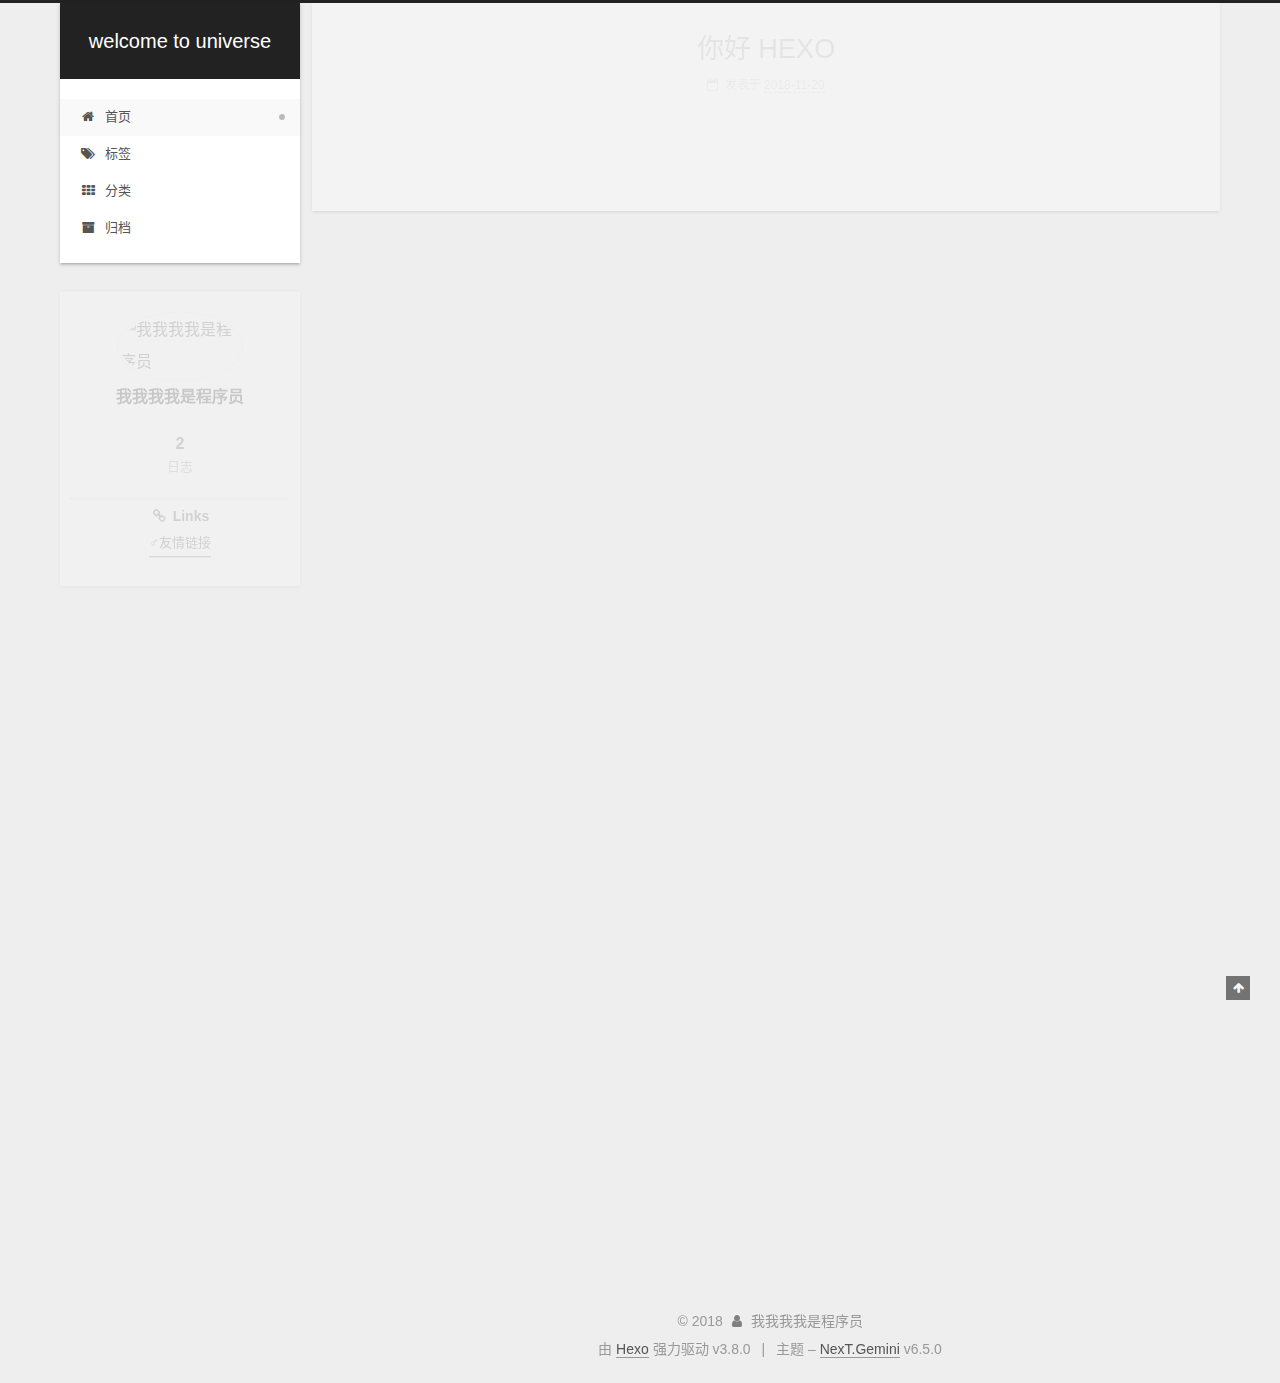
==== commit 1f749433: "Site updated: 2018-11-21 21:51:42" ====
--- a/index.html
+++ b/index.html
@@ -664,6 +664,20 @@
 
           
           
+            <div class="links-of-blogroll motion-element links-of-blogroll-block">
+              <div class="links-of-blogroll-title">
+                <i class="fa  fa-fw fa-link"></i>
+                Links
+              </div>
+              <ul class="links-of-blogroll-list">
+                
+                  <li class="links-of-blogroll-item">
+                    <a href="https://notdoit.github.io/" title="https://notdoit.github.io/" rel="noopener" target="_blank">♂友情链接</a>
+                  </li>
+                
+              </ul>
+            </div>
+          
 
           
             
@@ -762,7 +776,13 @@
 
 
 
-
+  
+  
+
+
+
+  
+  
 
 
 
@@ -785,6 +805,21 @@
   
   
     <script type="text/javascript" src="/lib/velocity/velocity.ui.min.js?v=1.2.1"></script>
+  
+
+  
+  
+    <script type="text/javascript" src="/lib/three/three.min.js"></script>
+  
+
+  
+  
+    <script type="text/javascript" src="/lib/three/three-waves.min.js"></script>
+  
+
+  
+  
+    <script type="text/javascript" src="/lib/three/canvas_lines.min.js"></script>
   
 
 
--- a/css/main.css
+++ b/css/main.css
@@ -1766,7 +1766,15 @@
   max-width: 120px;
   height: auto;
   border: 1px solid #eee;
-  opacity: 1;
+  border-radius: 50%;
+  transition: 1s all;
+}
+.site-author-image: hover {
+  -webkit-transform: rotate(360deg);
+  -moz-transform: rotate(360deg);
+  -ms-transform: rotate(360deg);
+  -o-transform: rotate(360deg);
+  transform: rotate(360deg);
 }
 .site-author-name {
   margin: 0;
@@ -1850,7 +1858,7 @@
   width: 4px;
   height: 4px;
   border-radius: 50%;
-  background: #afff12;
+  background: #ffff8c;
 }
 .links-of-blogroll {
   font-size: 13px;
